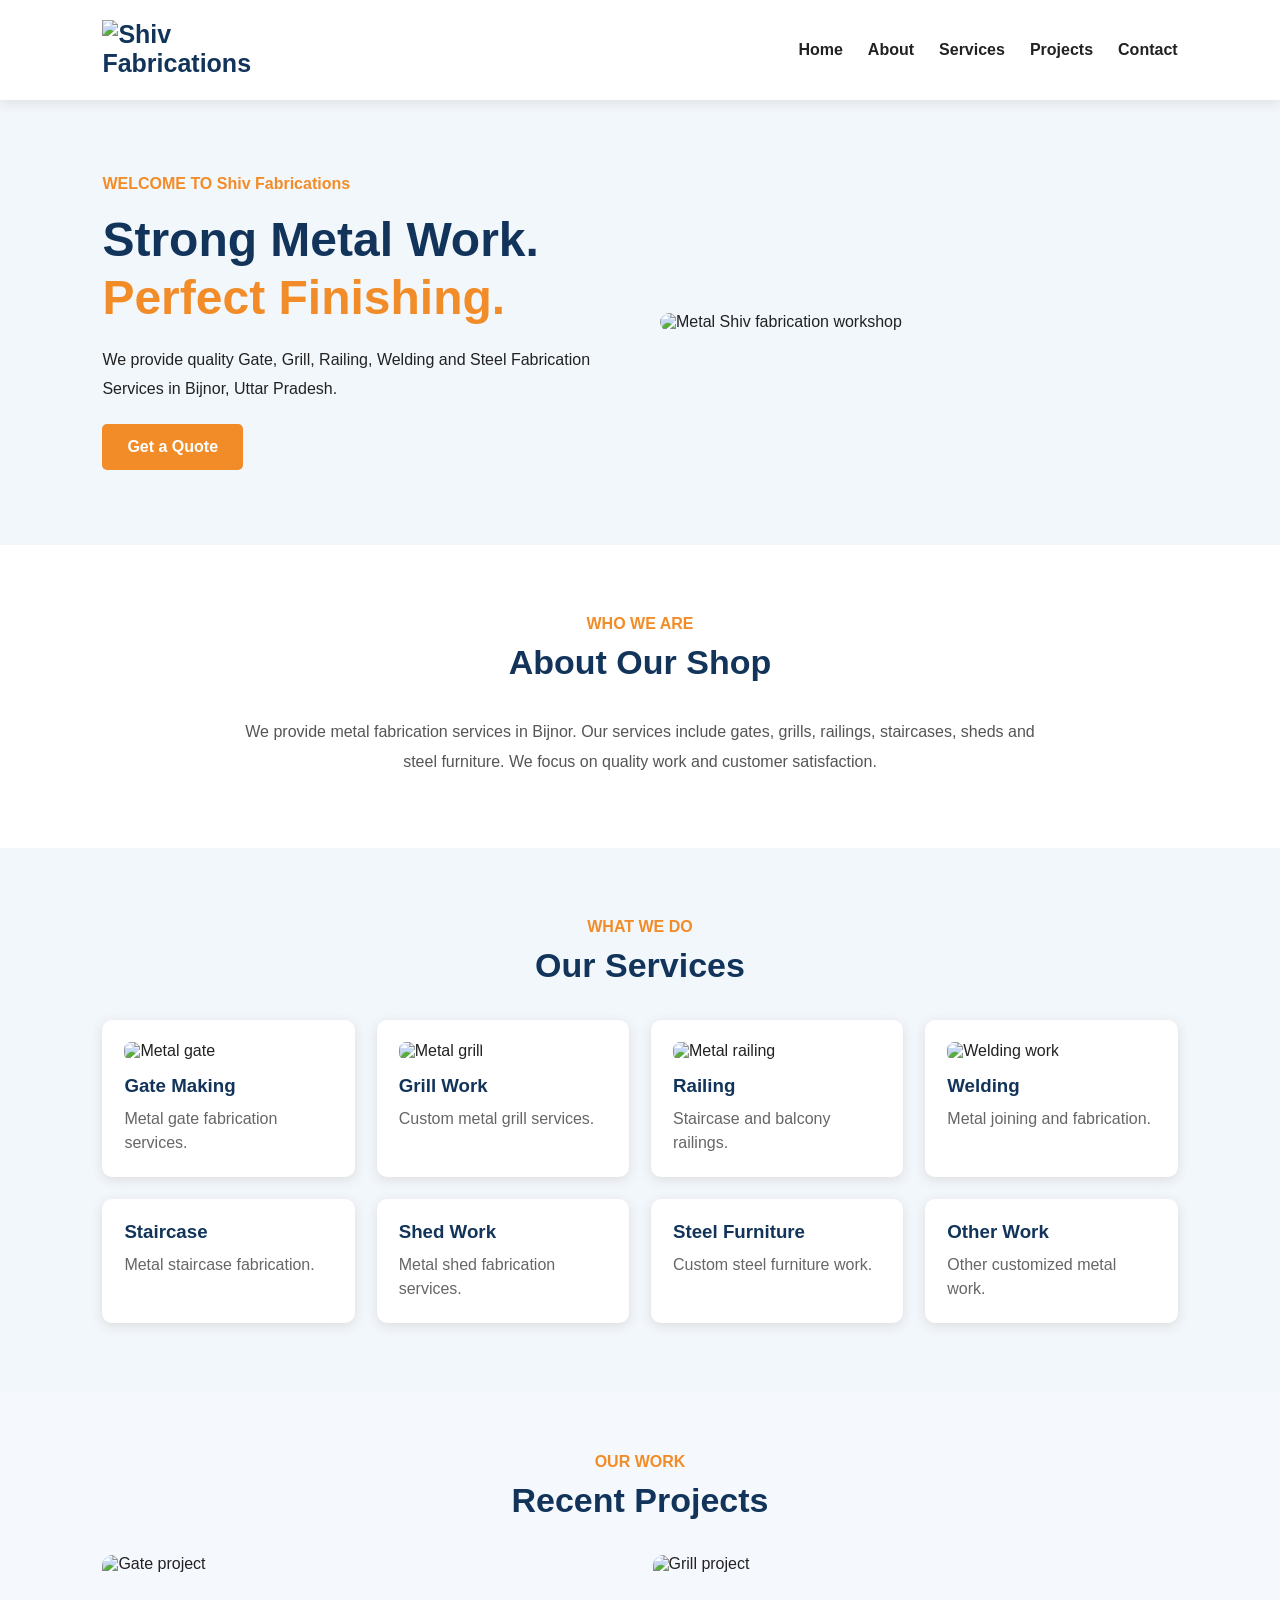
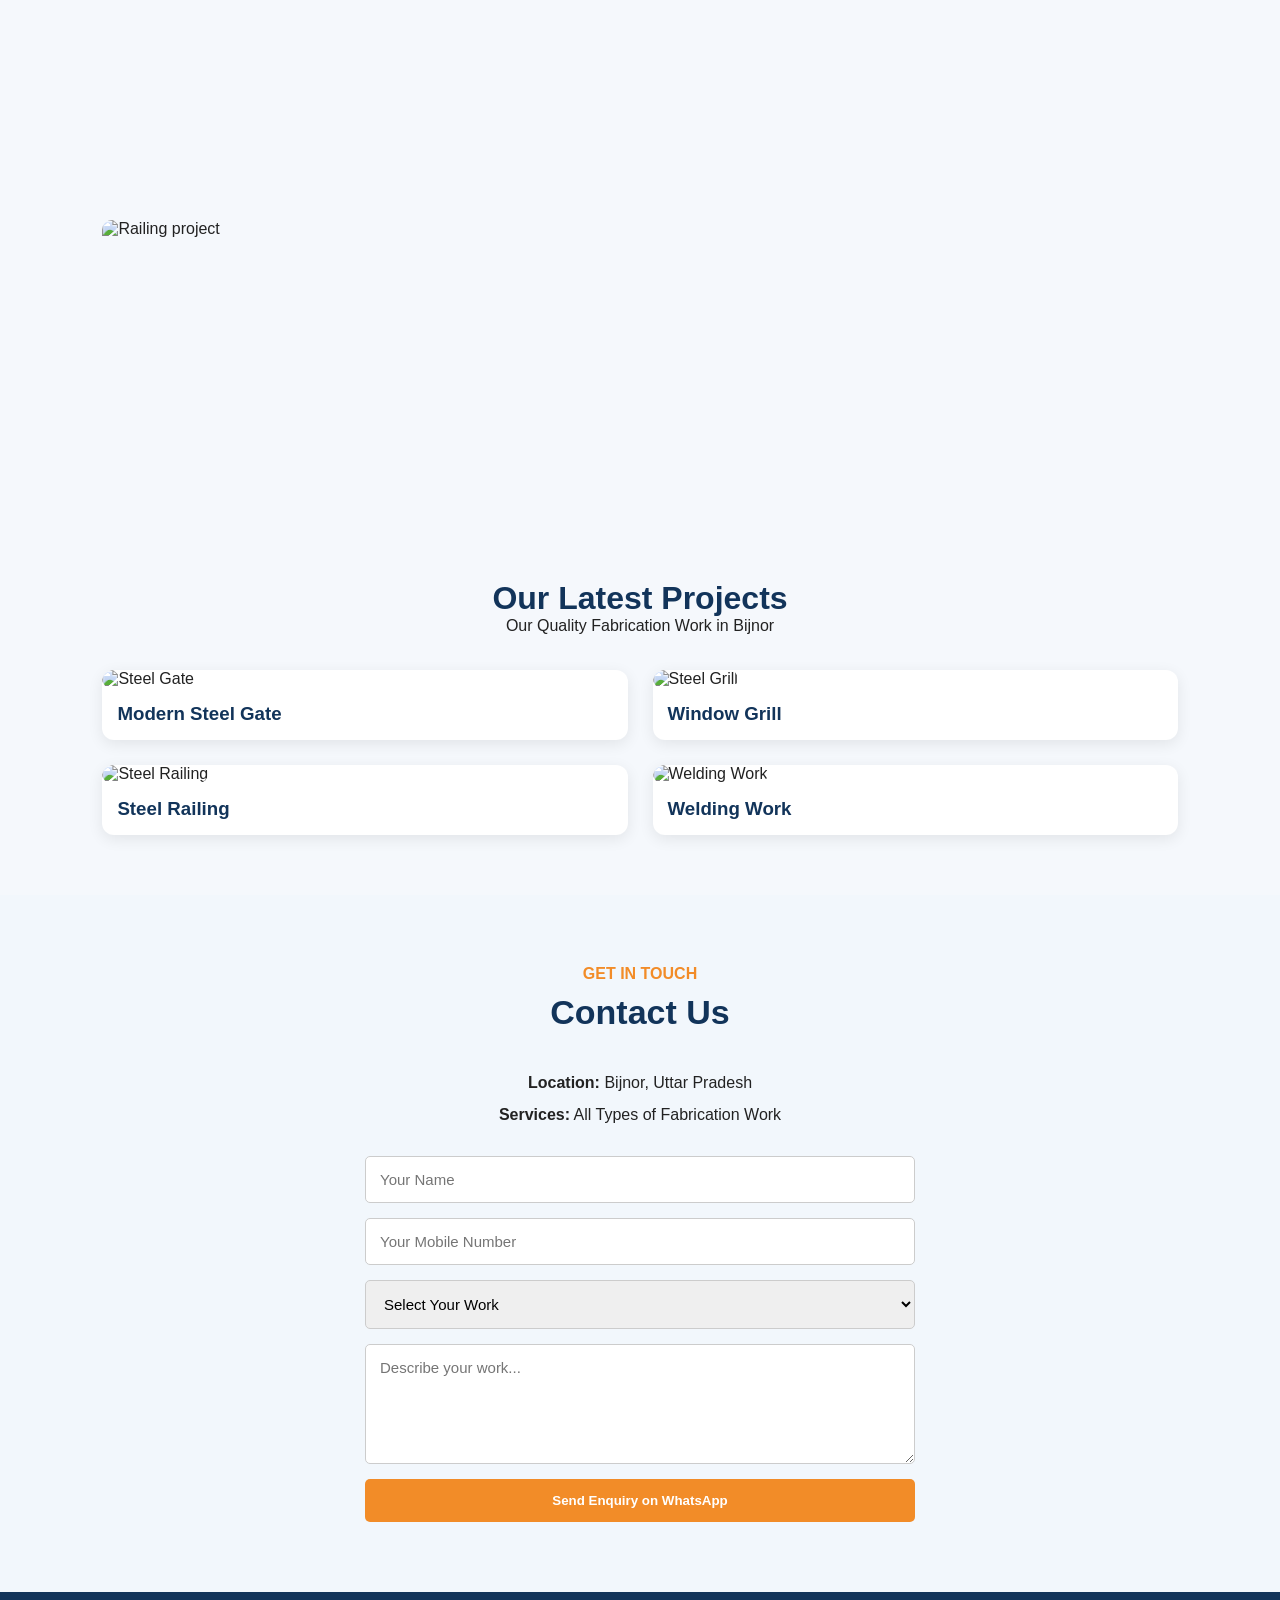
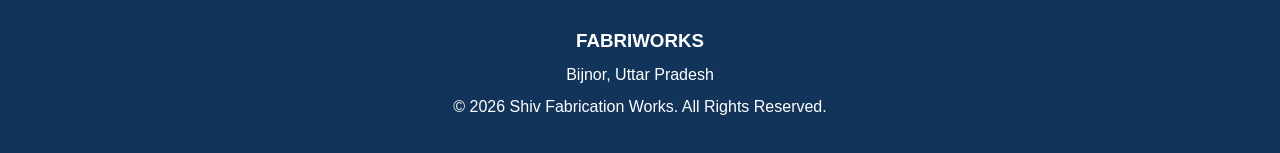
==== index.html @ 89d72899 "Add files via upload" ====
<!DOCTYPE html>
<html lang="en">
<head>
    <meta charset="UTF-8">
    <meta name="viewport" content="width=device-width, initial-scale=1.0">

    <title>Shiv Fabrications | Bijnor</title>

    <link rel="stylesheet" href="style.css">
</head>
<body>

    <!-- Navbar -->
    <header class="navbar">
        <a href="#" class="logo">
    <img src="images/logo.png" alt="Shiv Fabrications Logo">
</a>

        <nav id="navLinks">
            <a href="#home">Home</a>
            <a href="#about">About</a>
            <a href="#services">Services</a>
            <a href="#projects">Projects</a>
            <a href="#contact">Contact</a>
        </nav>

        <button class="menu-btn" id="menuBtn"
            aria-label="Toggle navigation" aria-expanded="false">☰</button>
    </header>

    <!-- Hero Section -->
    <section class="hero" id="home">
        <div class="hero-content">
            <p class="tagline">WELCOME TO Shiv Fabrications </p>

            <h1>Strong Metal Work.<br>
                <span>Perfect Finishing.</span>
            </h1>

            <p>
                We provide quality Gate, Grill, Railing,
                Welding and Steel Fabrication Services
                in Bijnor, Uttar Pradesh.
            </p>

            <a href="#contact" class="btn">Get a Quote</a>
        </div>

        <div class="hero-image">
            <img src="images/hero.jpg"
                 alt="Metal Shiv fabrication workshop">
        </div>
    </section>

    <!-- About Section -->
    <section class="about section" id="about">
        <div class="section-heading">
            <p>WHO WE ARE</p>
            <h2>About Our Shop</h2>
        </div>

        <p class="about-text">
            We provide metal fabrication services in Bijnor.
            Our services include gates, grills, railings,
            staircases, sheds and steel furniture.
            We focus on quality work and customer satisfaction.
        </p>
    </section>

    <!-- Services Section -->
    <section class="services section" id="services">
        <div class="section-heading">
            <p>WHAT WE DO</p>
            <h2>Our Services</h2>
        </div>

        <div class="service-container">

            <div class="service-card">
                <img src="images/gate.jpg" alt="Metal gate">
                <h3>Gate Making</h3>
                <p>Metal gate fabrication services.</p>
            </div>

            <div class="service-card">
                <img src="images/grill.jpg" alt="Metal grill">
                <h3>Grill Work</h3>
                <p>Custom metal grill services.</p>
            </div>

            <div class="service-card">
                <img src="images/railing.jpg" alt="Metal railing">
                <h3>Railing</h3>
                <p>Staircase and balcony railings.</p>
            </div>

            <div class="service-card">
                <img src="images/welding.jpg" alt="Welding work">
                <h3>Welding</h3>
                <p>Metal joining and fabrication.</p>
            </div>

            <div class="service-card">
                <h3>Staircase</h3>
                <p>Metal staircase fabrication.</p>
            </div>

            <div class="service-card">
                <h3>Shed Work</h3>
                <p>Metal shed fabrication services.</p>
            </div>

            <div class="service-card">
                <h3>Steel Furniture</h3>
                <p>Custom steel furniture work.</p>
            </div>

            <div class="service-card">
                <h3>Other Work</h3>
                <p>Other customized metal work.</p>
            </div>

        </div>
    </section>

    <!-- Projects Section -->
    <section class="projects section" id="projects">
        <div class="section-heading">
            <p>OUR WORK</p>
            <h2>Recent Projects</h2>
        </div>

        <div class="project-container">
            <img src="images/gate.jpg" alt="Gate project">
            <img src="images/grill.jpg" alt="Grill project">
            <img src="images/railing.jpg" alt="Railing project">
        </div>
    </section>
    
<section class="projects" id="projects">
  <div class="section-title">
    <h2>Our Latest Projects</h2>
    <p>Our Quality Fabrication Work in Bijnor</p>
  </div>

  <div class="project-container">

    <div class="project-card">
      <img src="images/gate.jpg" alt="Steel Gate">
      <h3>Modern Steel Gate</h3>
    </div>

    <div class="project-card">
      <img src="images/grill.jpg" alt="Steel Grill">
      <h3>Window Grill</h3>
    </div>

    <div class="project-card">
      <img src="images/railing.jpg" alt="Steel Railing">
      <h3>Steel Railing</h3>
    </div>

    <div class="project-card">
      <img src="images/welding.jpg" alt="Welding Work">
      <h3>Welding Work</h3>
    </div>

  </div>
</section>


    <!-- Contact Section -->
    <section class="contact section" id="contact">
        <div class="section-heading">
            <p>GET IN TOUCH</p>
            <h2>Contact Us</h2>
        </div>

        <div class="contact-info">
            <p><strong>Location:</strong> Bijnor, Uttar Pradesh</p>
            <p><strong>Services:</strong> All Types of Fabrication Work</p>
        </div>

       <form class="contact-form" id="contactForm">
            <input type="text" id="customerName"
                   placeholder="Your Name" required>

            <input type="tel" id="customerPhone"
                   placeholder="Your Mobile Number"
                   pattern="[0-9]{10}" required>

            <select id="workType" required>
                <option value="">Select Your Work</option>
                <option>Gate</option>
                <option>Grill</option>
                <option>Railing</option>
                <option>Welding</option>
                <option>Staircase</option>
                <option>Shed</option>
                <option>Steel Furniture</option>
                <option>Other</option>
            </select>

            <textarea id="message"
                      placeholder="Describe your work..."
                      required></textarea>

            <button type="submit" class="btn">
                Send Enquiry on WhatsApp
            </button>
        </form>
    </section>

    <!-- Footer -->
    <footer>
        <h3>FABRIWORKS</h3>
        <p>Bijnor, Uttar Pradesh</p>
        <p>© 2026  Shiv Fabrication Works. All Rights Reserved.</p>
    </footer>

    <script>
const contactForm = document.getElementById("contactForm");

contactForm.addEventListener("submit", function(event) {
    event.preventDefault();

    const name = contactForm.querySelector('input[type="text"]').value;
    const mobile = contactForm.querySelector('input[type="tel"]').value;
    const service = contactForm.querySelector("select").value;
    const message = contactForm.querySelector("textarea").value;

    // Yahan shop ka WhatsApp number dalein
    const shopNumber = "91XXXXXXXXXX";

    const whatsappMessage =
        `New Enquiry - SHIV FABRICATIONS\n\n` +
        `Customer Name: ${name}\n` +
        `Mobile: ${mobile}\n` +
        `Service: ${service}\n` +
        `Work Details: ${message}`;

    const whatsappURL =
        `https://wa.me/${shopNumber}?text=${encodeURIComponent(whatsappMessage)}`;

    window.open(whatsappURL, "_blank");
});
</script>

</body>
</html>
---- style.css ----
* {
    margin: 0;
    padding: 0;
    box-sizing: border-box;
    font-family: Arial, sans-serif;
}

html {
    scroll-behavior: smooth;
}

body {
    background: #ffffff;
    color: #222;
}

/* Navbar */
.navbar {
    display: flex;
    justify-content: space-between;
    align-items: center;
    padding: 20px 8%;
    background: #fff;
    box-shadow: 0 2px 12px #ddd;
    position: sticky;
    top: 0;
    z-index: 100;
}

.logo {
    font-size: 25px;
    font-weight: bold;
    color: #12345a;
    text-decoration: none;
}

.logo span {
    color: #f28c28;
}

.navbar nav {
    display: flex;
    gap: 25px;
}

.navbar nav a {
    text-decoration: none;
    color: #222;
    font-weight: bold;
}

.navbar nav a:hover {
    color: #f28c28;
}

.menu-btn {
    display: none;
    font-size: 26px;
    background: none;
    border: none;
    cursor: pointer;
}

/* Hero */
.hero {
    display: flex;
    align-items: center;
    justify-content: space-between;
    padding: 75px 8%;
    gap: 40px;
    background: #f2f7fc;
}

.hero-content {
    flex: 1;
}

.tagline {
    color: #f28c28;
    font-weight: bold;
    margin-bottom: 18px;
}

.hero h1 {
    font-size: 48px;
    color: #12345a;
    line-height: 1.2;
}

.hero h1 span {
    color: #f28c28;
}

.hero-content > p:not(.tagline) {
    line-height: 1.8;
    margin: 20px 0;
}

.hero-image {
    flex: 1;
}

.hero-image img {
    width: 100%;
    border-radius: 12px;
    object-fit: cover;
}

.btn {
    display: inline-block;
    background: #f28c28;
    color: white;
    padding: 14px 25px;
    border: none;
    border-radius: 5px;
    text-decoration: none;
    font-weight: bold;
    cursor: pointer;
}

.btn:hover {
    background: #12345a;
}

/* Common Sections */
.section {
    padding: 70px 8%;
}

.section-heading {
    text-align: center;
    margin-bottom: 35px;
}

.section-heading p {
    color: #f28c28;
    font-weight: bold;
    margin-bottom: 10px;
}

.section-heading h2 {
    font-size: 34px;
    color: #12345a;
}

.about-text {
    max-width: 800px;
    margin: auto;
    text-align: center;
    line-height: 1.9;
    color: #555;
}

/* Services */
.services {
    background: #f2f7fc;
}

.service-container {
    display: grid;
    grid-template-columns: repeat(4, 1fr);
    gap: 22px;
}

.service-card {
    background: white;
    padding: 22px;
    border-radius: 10px;
    box-shadow: 0 3px 12px #ddd;
    transition: 0.3s;
}

.service-card:hover {
    transform: translateY(-6px);
}

.service-card img {
    width: 100%;
    height: 160px;
    object-fit: cover;
    border-radius: 7px;
    margin-bottom: 15px;
}

.service-card h3 {
    color: #12345a;
    margin-bottom: 10px;
}

.service-card p {
    color: #666;
    line-height: 1.5;
}

/* Projects */
.project-container {
    display: grid;
    grid-template-columns: repeat(3, 1fr);
    gap: 20px;
}

.project-container img {
    width: 100%;
    height: 240px;
    object-fit: cover;
    border-radius: 10px;
}

/* Contact */
.contact {
    background: #f2f7fc;
}

.contact-info {
    text-align: center;
    line-height: 2;
    margin-bottom: 25px;
}

#contactForm {
    max-width: 550px;
    margin: auto;
    display: flex;
    flex-direction: column;
    gap: 15px;
}

#contactForm input,
#contactForm select,
#contactForm textarea {
    padding: 14px;
    border: 1px solid #ccc;
    border-radius: 5px;
    font-size: 15px;
    width: 100%;
}

#contactForm textarea {
    height: 120px;
    resize: vertical;
}

/* Footer */
footer {
    background: #12345a;
    color: white;
    text-align: center;
    padding: 30px 15px;
    line-height: 2;
}

/* Mobile Responsive */
@media (max-width: 850px) {
    .navbar {
        padding: 18px 5%;
    }

    .menu-btn {
        display: block;
    }

    .navbar nav {
        display: none;
        position: absolute;
        top: 70px;
        left: 0;
        width: 100%;
        background: white;
        flex-direction: column;
        padding: 20px 5%;
        box-shadow: 0 5px 10px #ddd;
    }

    .navbar nav.active {
        display: flex;
    }

    .hero {
        flex-direction: column;
        padding: 50px 6%;
    }

    .hero h1 {
        font-size: 36px;
    }

    .service-container {
        grid-template-columns: repeat(2, 1fr);
    }
}

@media (max-width: 500px) {
    .service-container,
    .project-container {
        grid-template-columns: 1fr;
    }

    .section {
        padding: 50px 6%;
    }

    .section-heading h2 {
        font-size: 28px;
    }
}

.projects {
  padding: 60px 8%;
  background: #f5f8fc;
}

.section-title {
  text-align: center;
  margin-bottom: 35px;
}

.section-title h2 {
  font-size: 32px;
  color: #12345a;
}

.project-container {
  display: grid;
  grid-template-columns: repeat(2, 1fr);
  gap: 25px;
}

.project-card {
  background: white;
  border-radius: 12px;
  overflow: hidden;
  box-shadow: 0 4px 15px #00000015;
}

.project-card img {
  width: 100%;
  height: 250px;
  object-fit: cover;
}

.project-card h3 {
  padding: 15px;
  color: #12345a;
}

@media (max-width: 600px) {
  .project-container {
    grid-template-columns: 1fr;
  }
}
.logo img {
    width: 180px;
    height: 60px;
    object-fit: contain;
    display: block;
}

@media (max-width: 600px) {
    .logo img {
        width: 140px;
        height: 50px;
    }
}
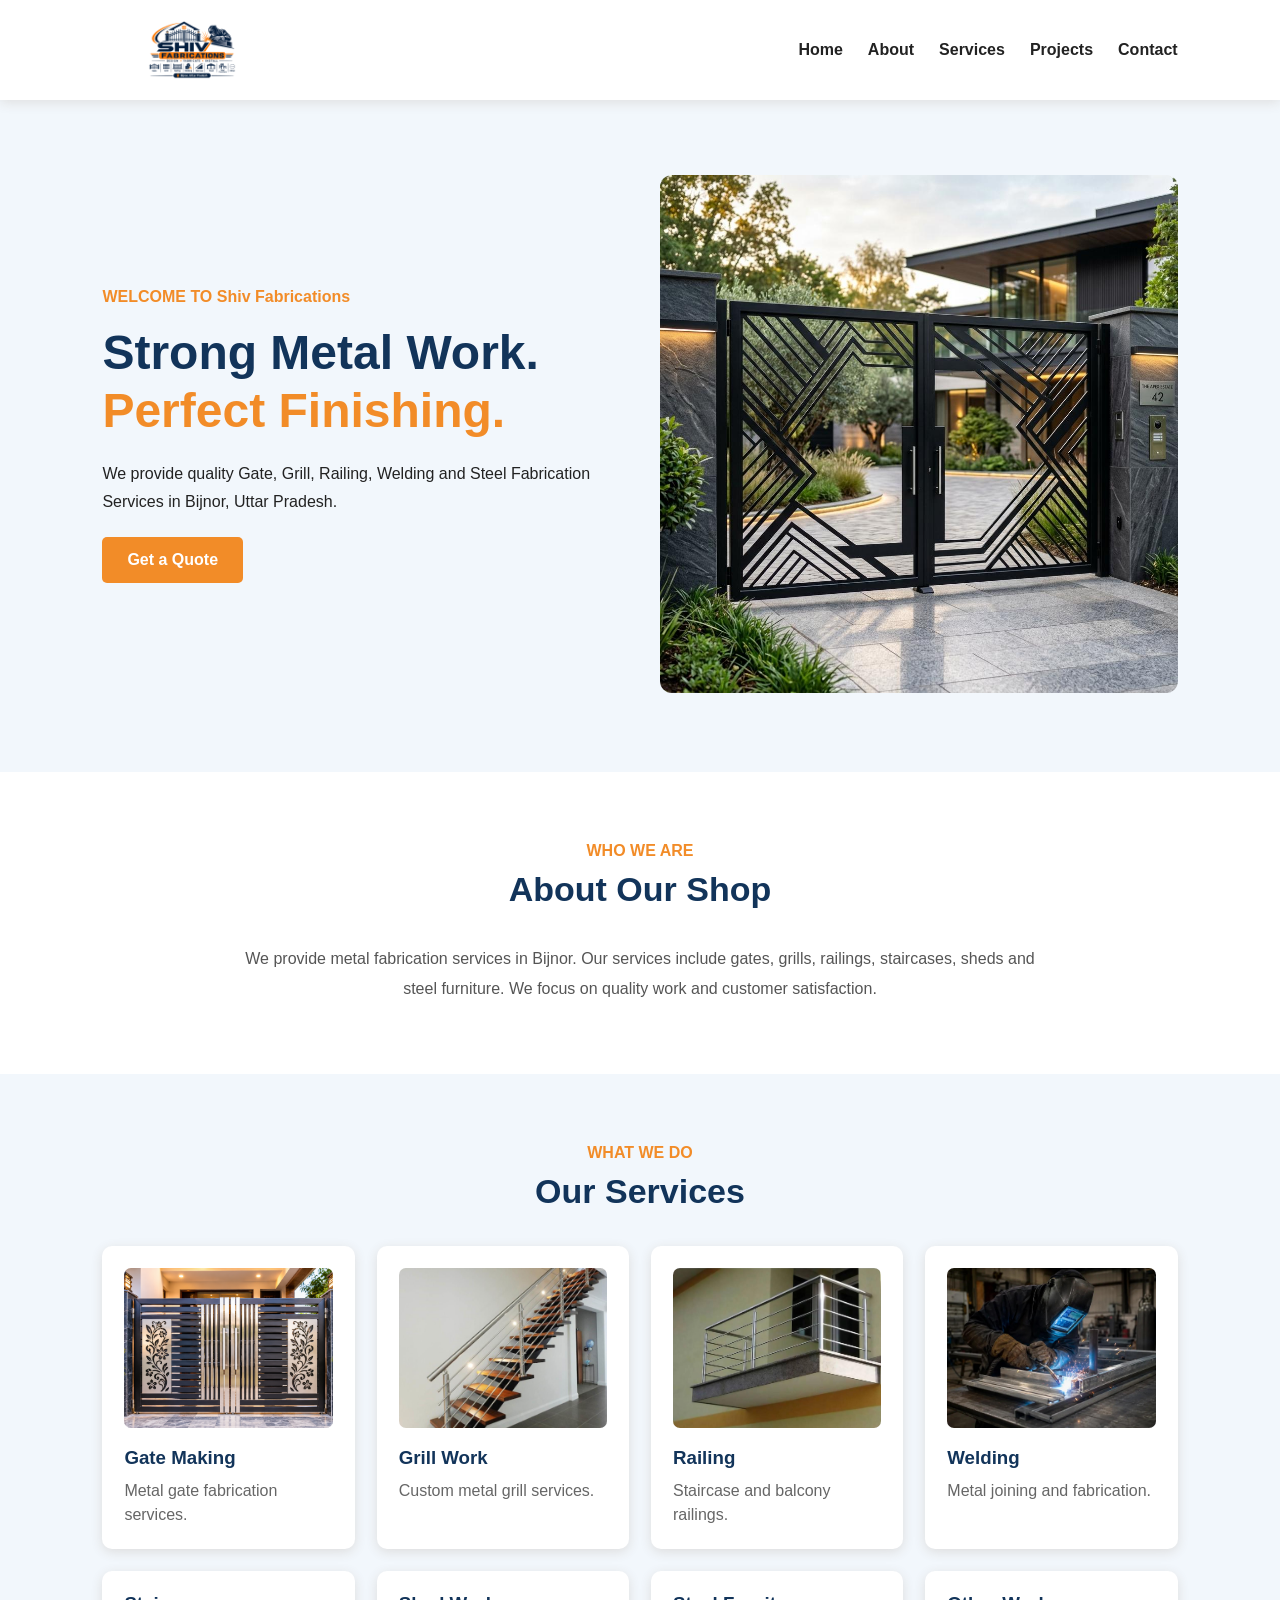
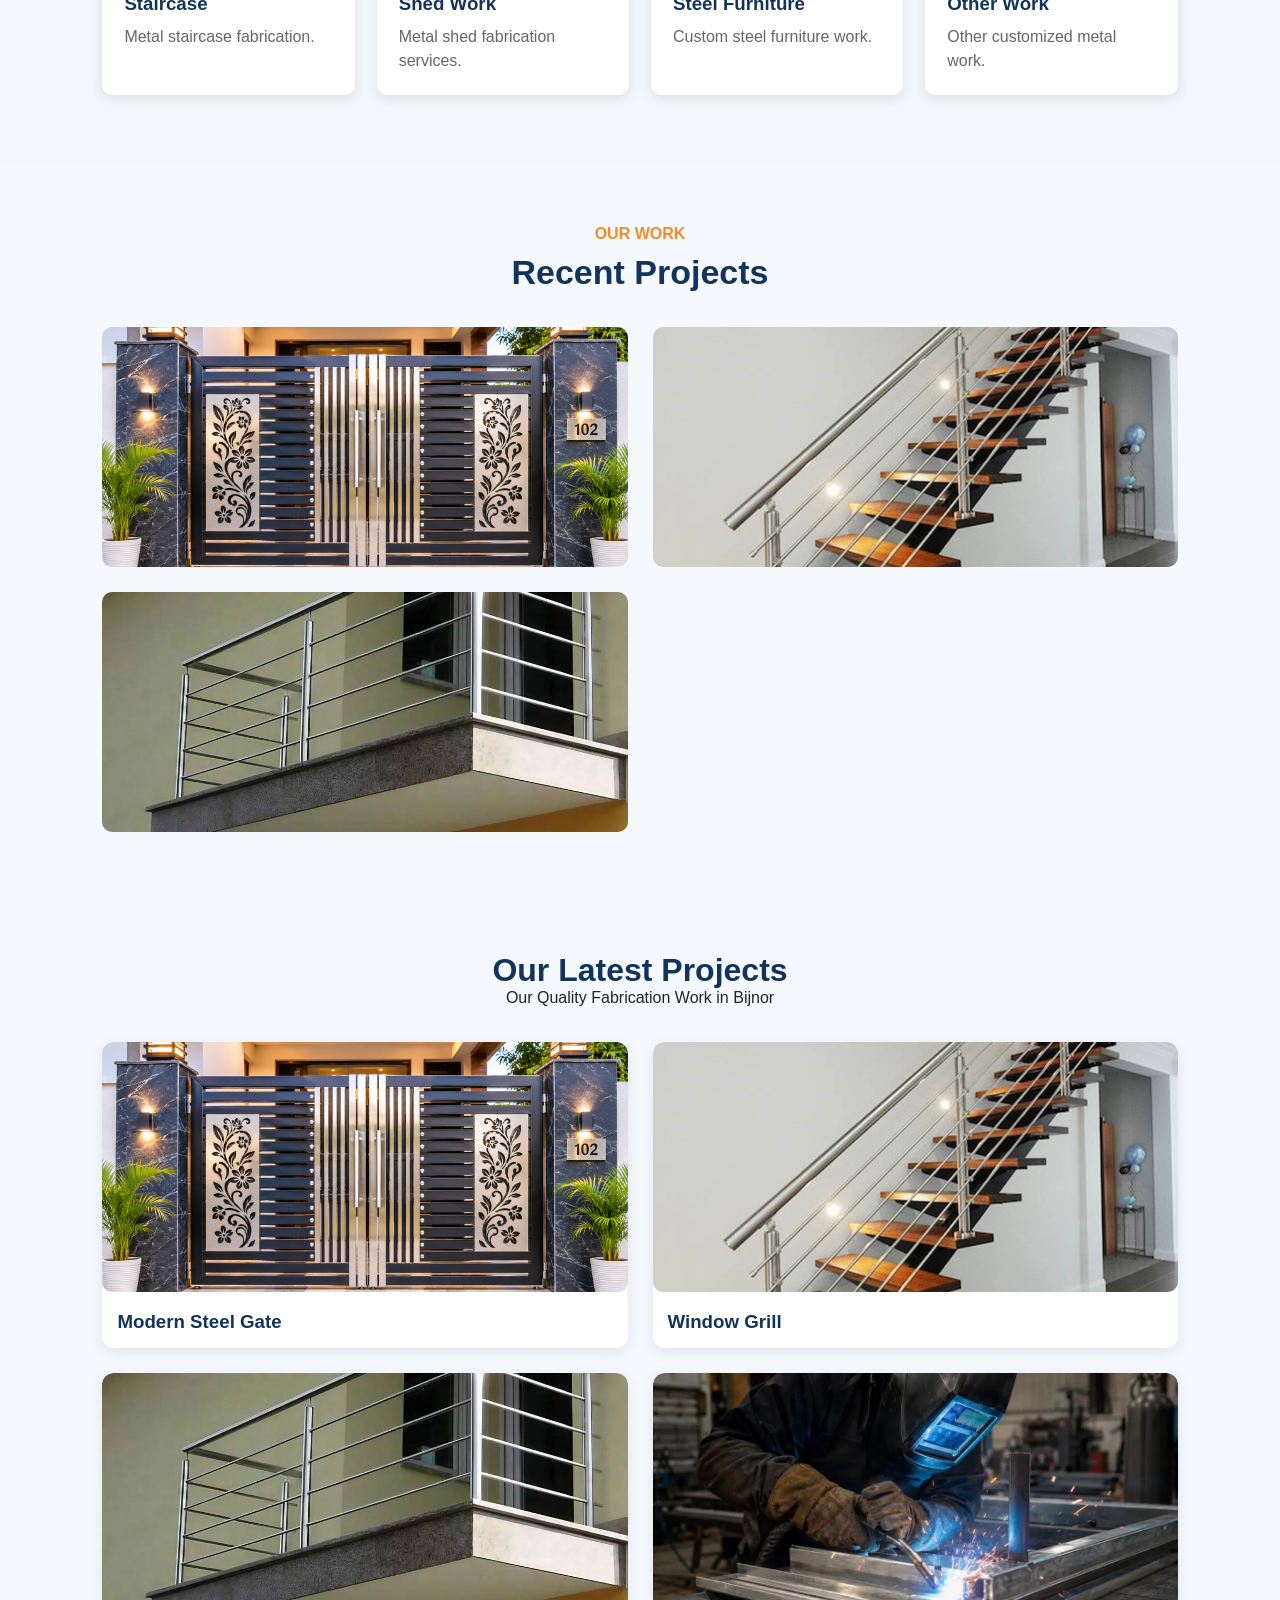
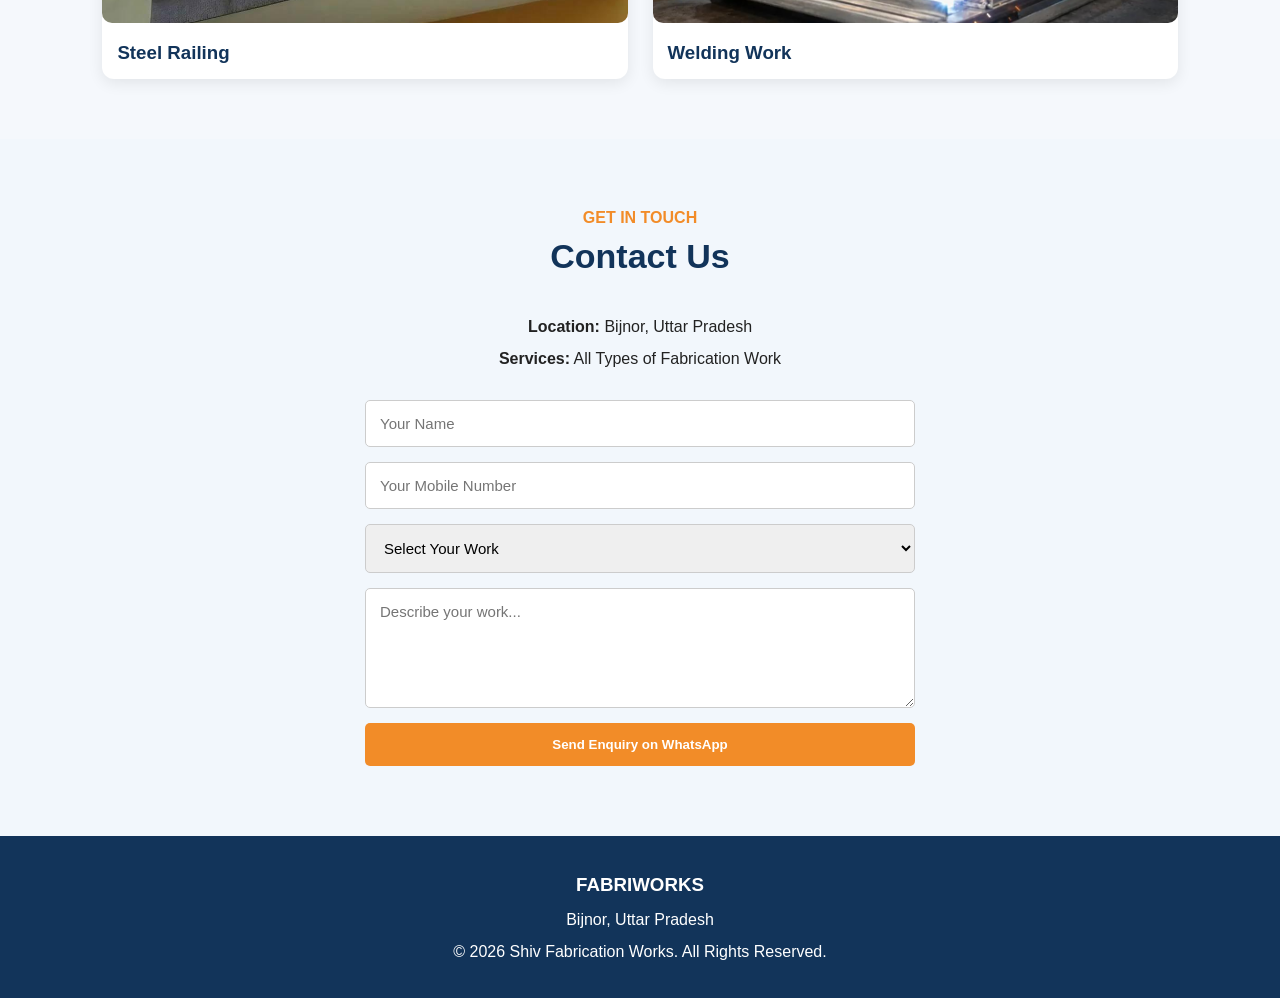
==== commit 10e8f4a8: "Rename update index.html to  index.html" ====
--- a/index.html
+++ b/index.html
@@ -231,7 +231,7 @@
     const message = contactForm.querySelector("textarea").value;
 
     // Yahan shop ka WhatsApp number dalein
-    const shopNumber = "91XXXXXXXXXX";
+    const shopNumber = "919528699013";
 
     const whatsappMessage =
         `New Enquiry - SHIV FABRICATIONS\n\n` +
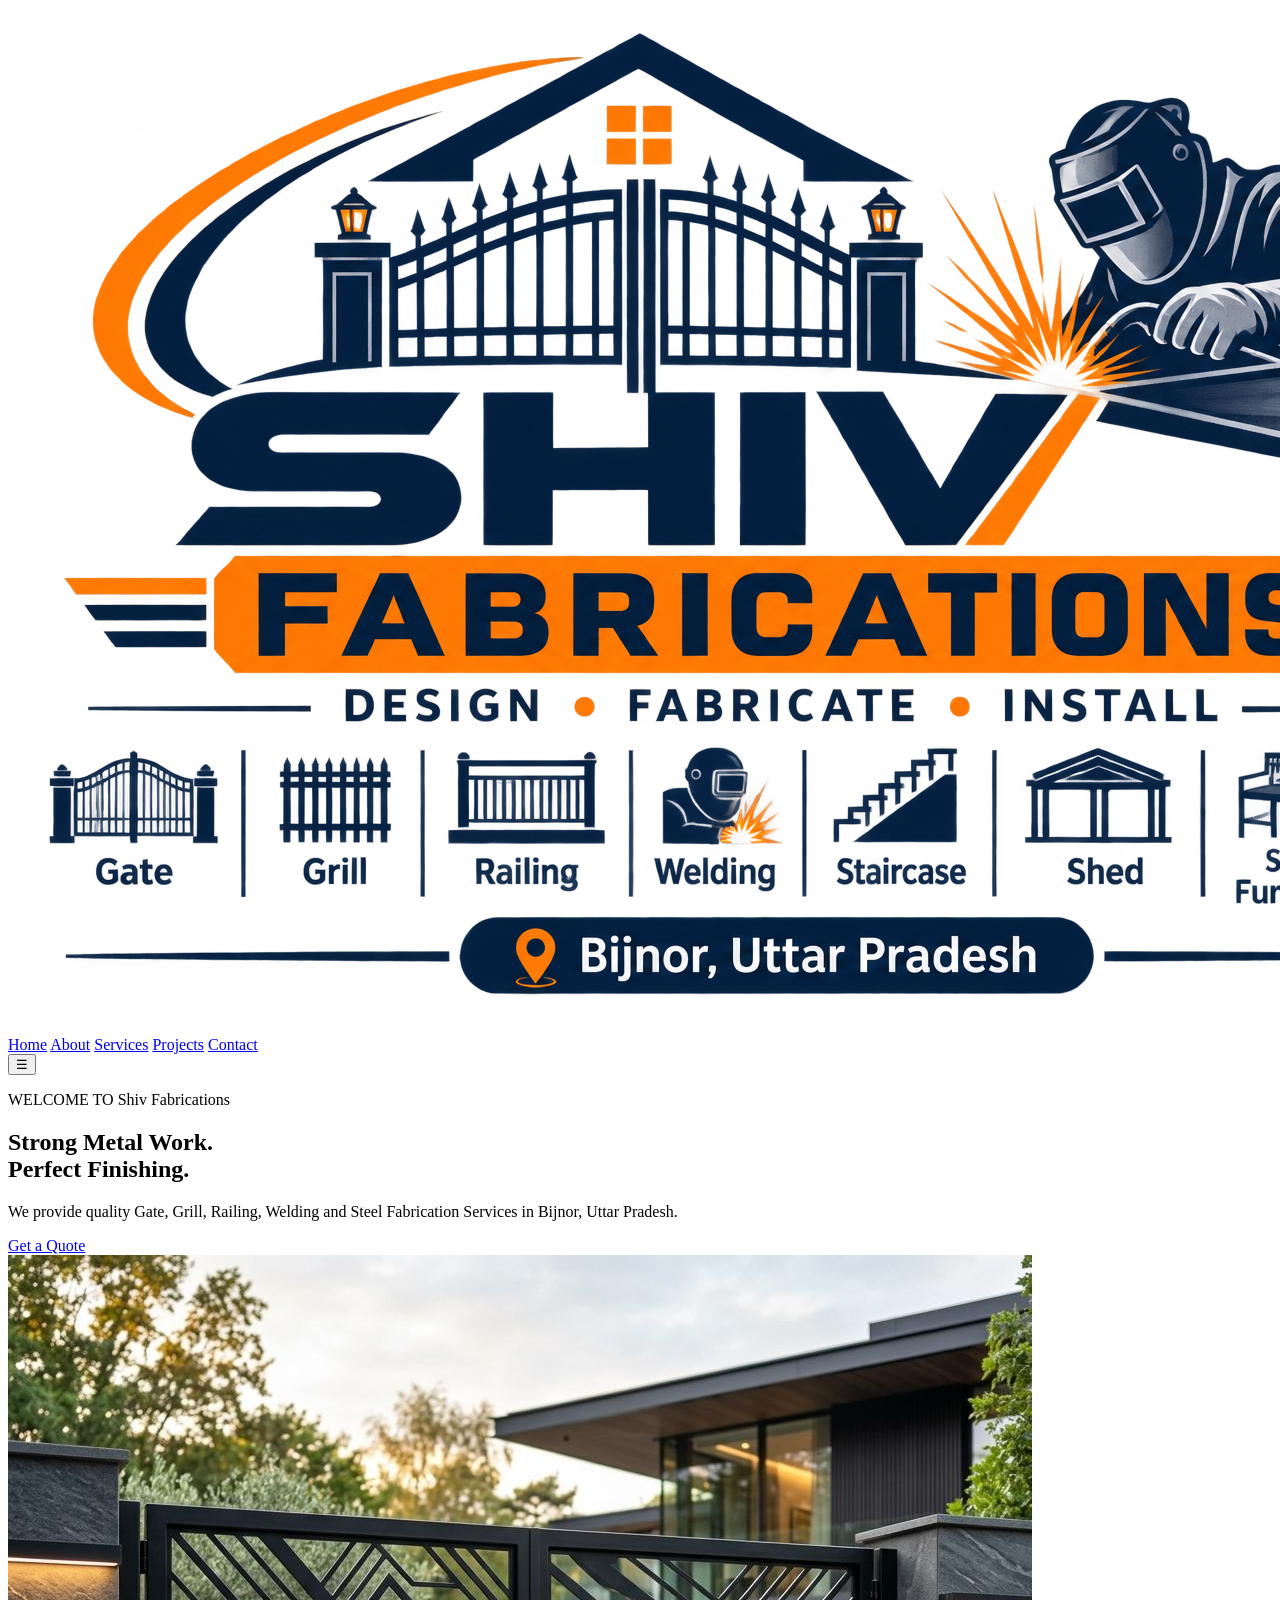
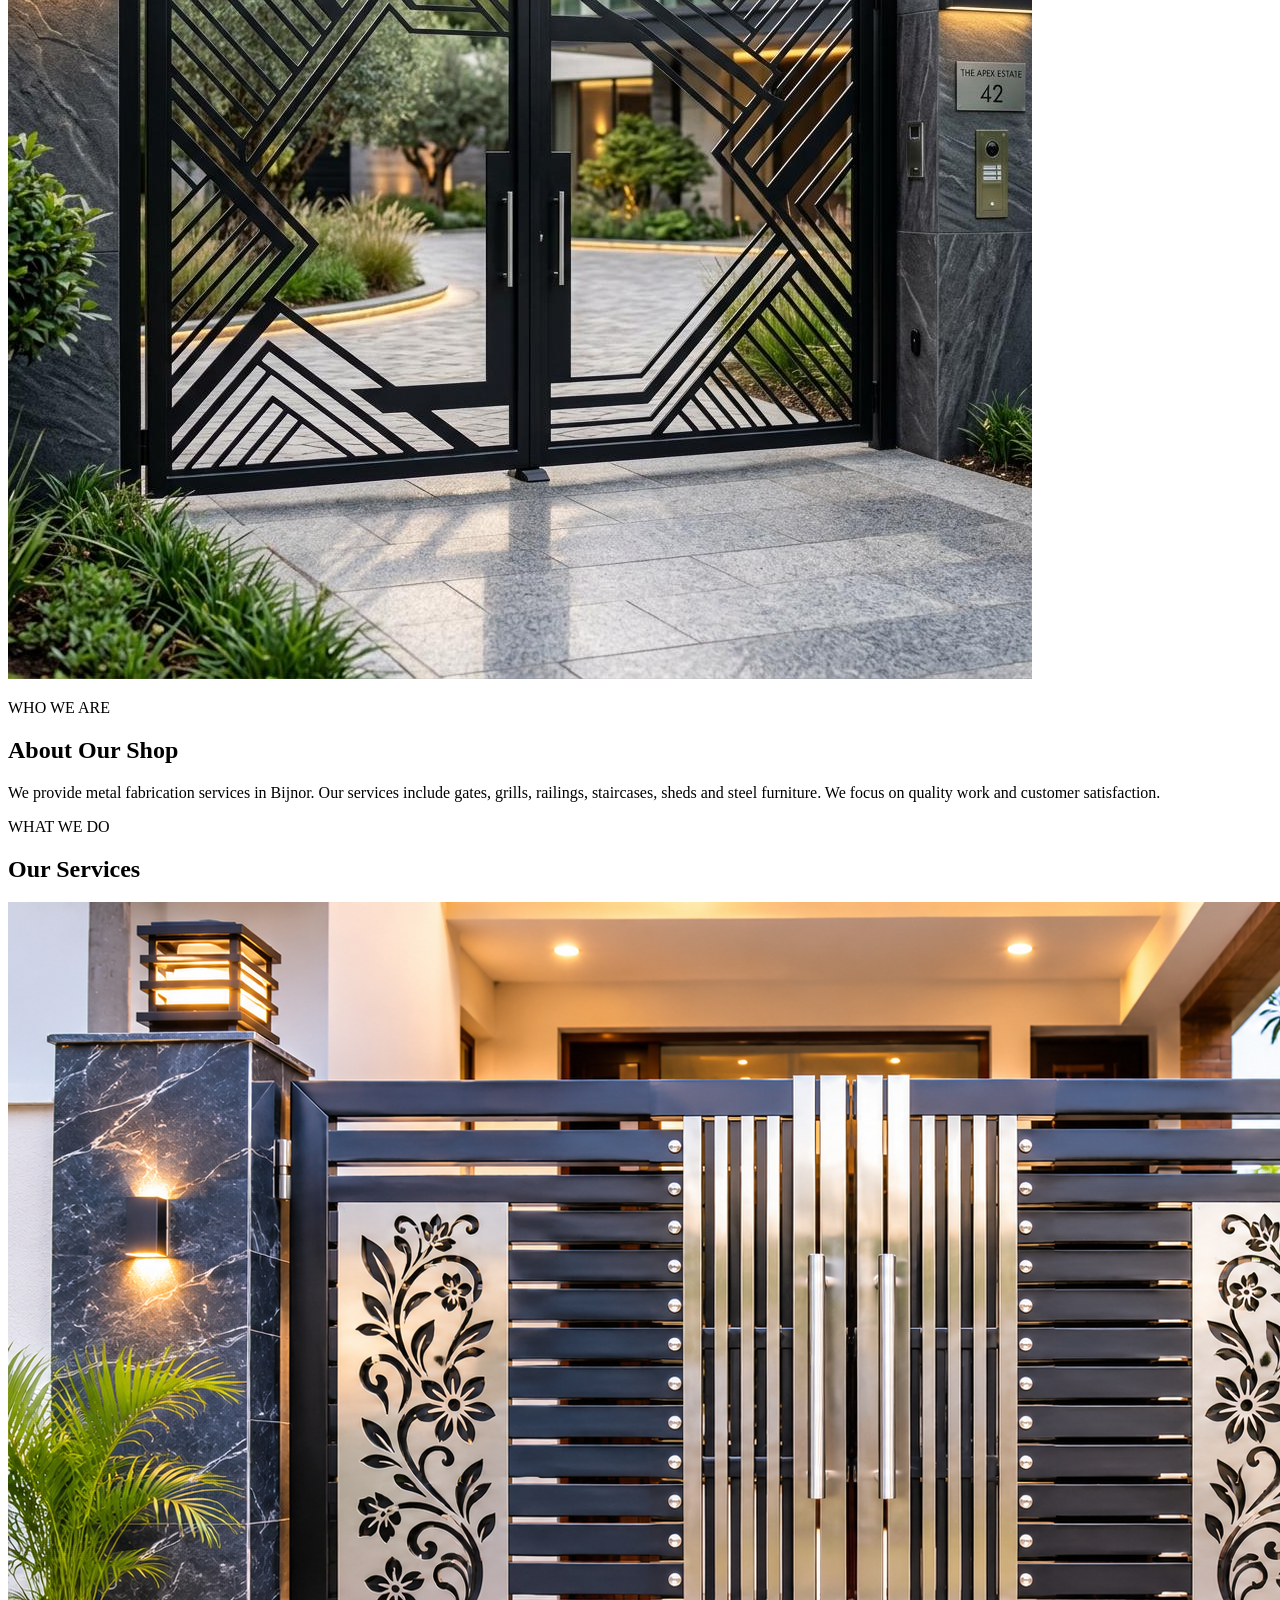
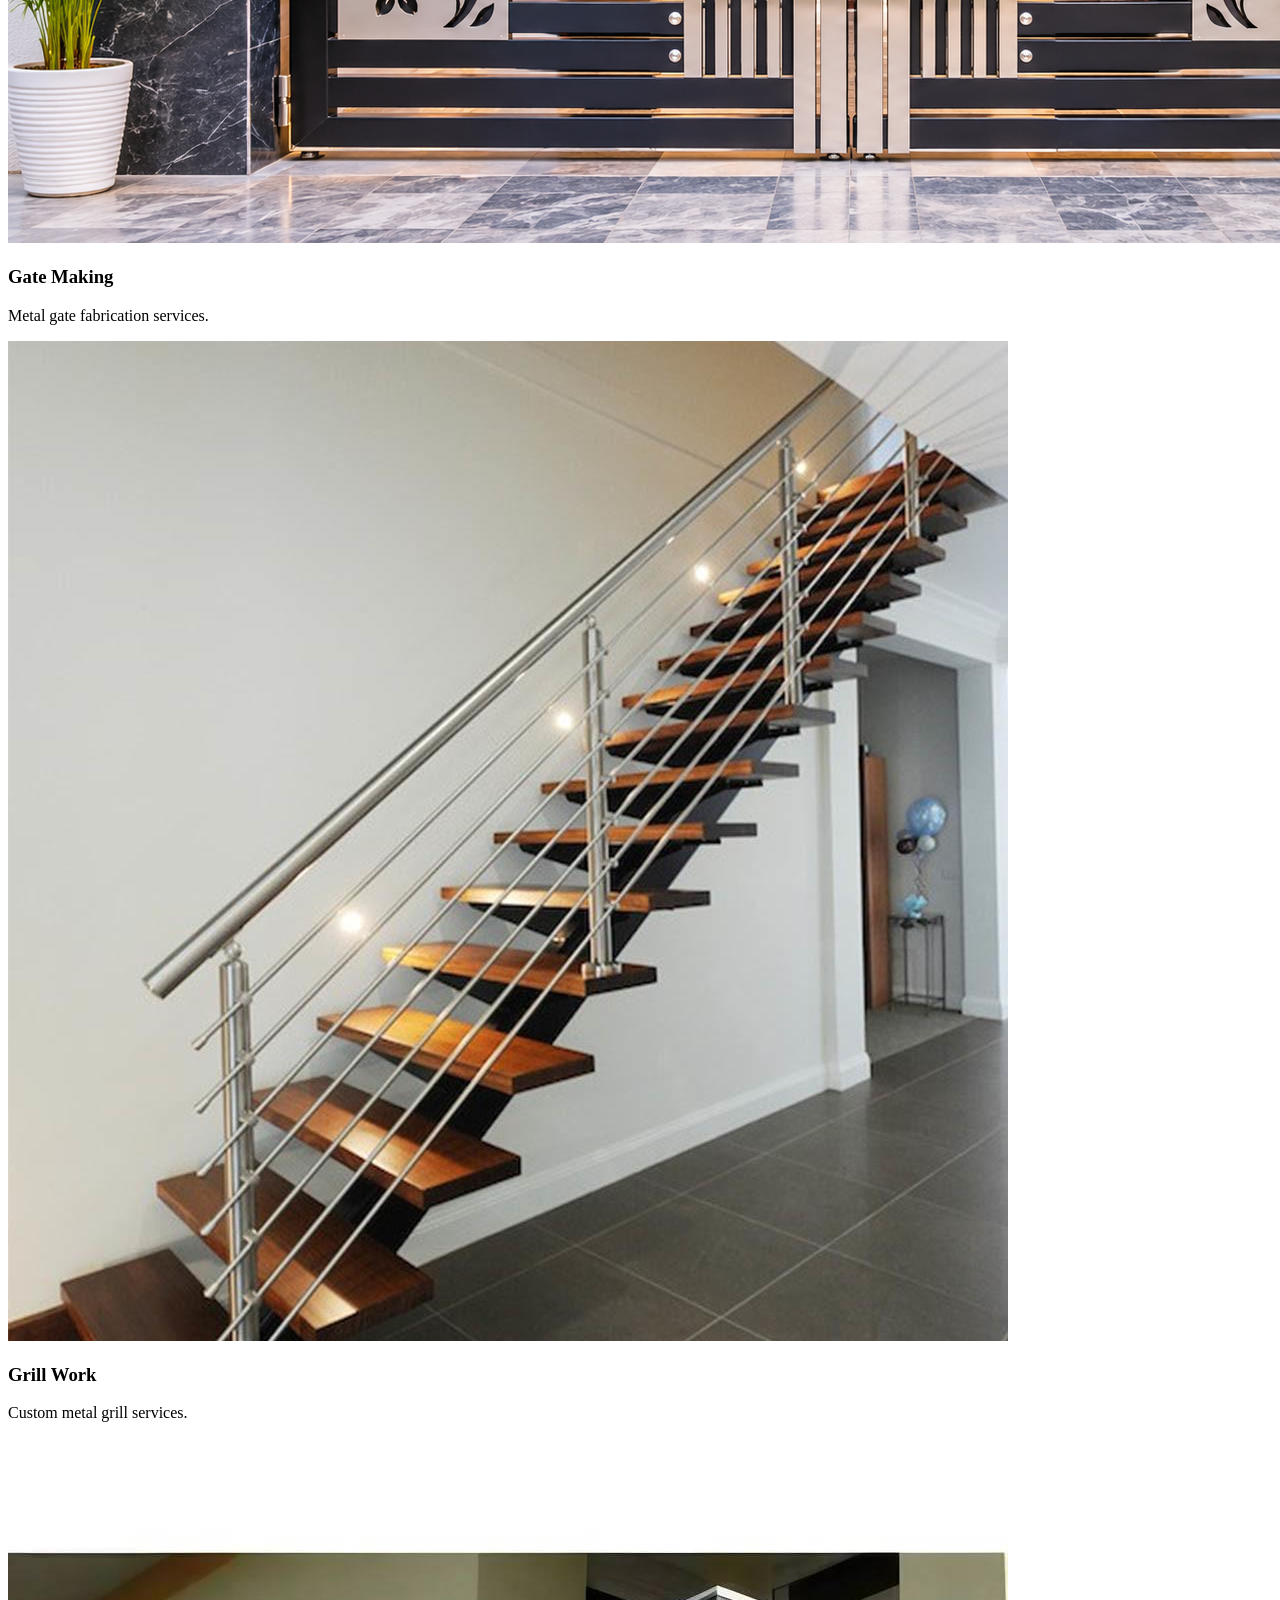
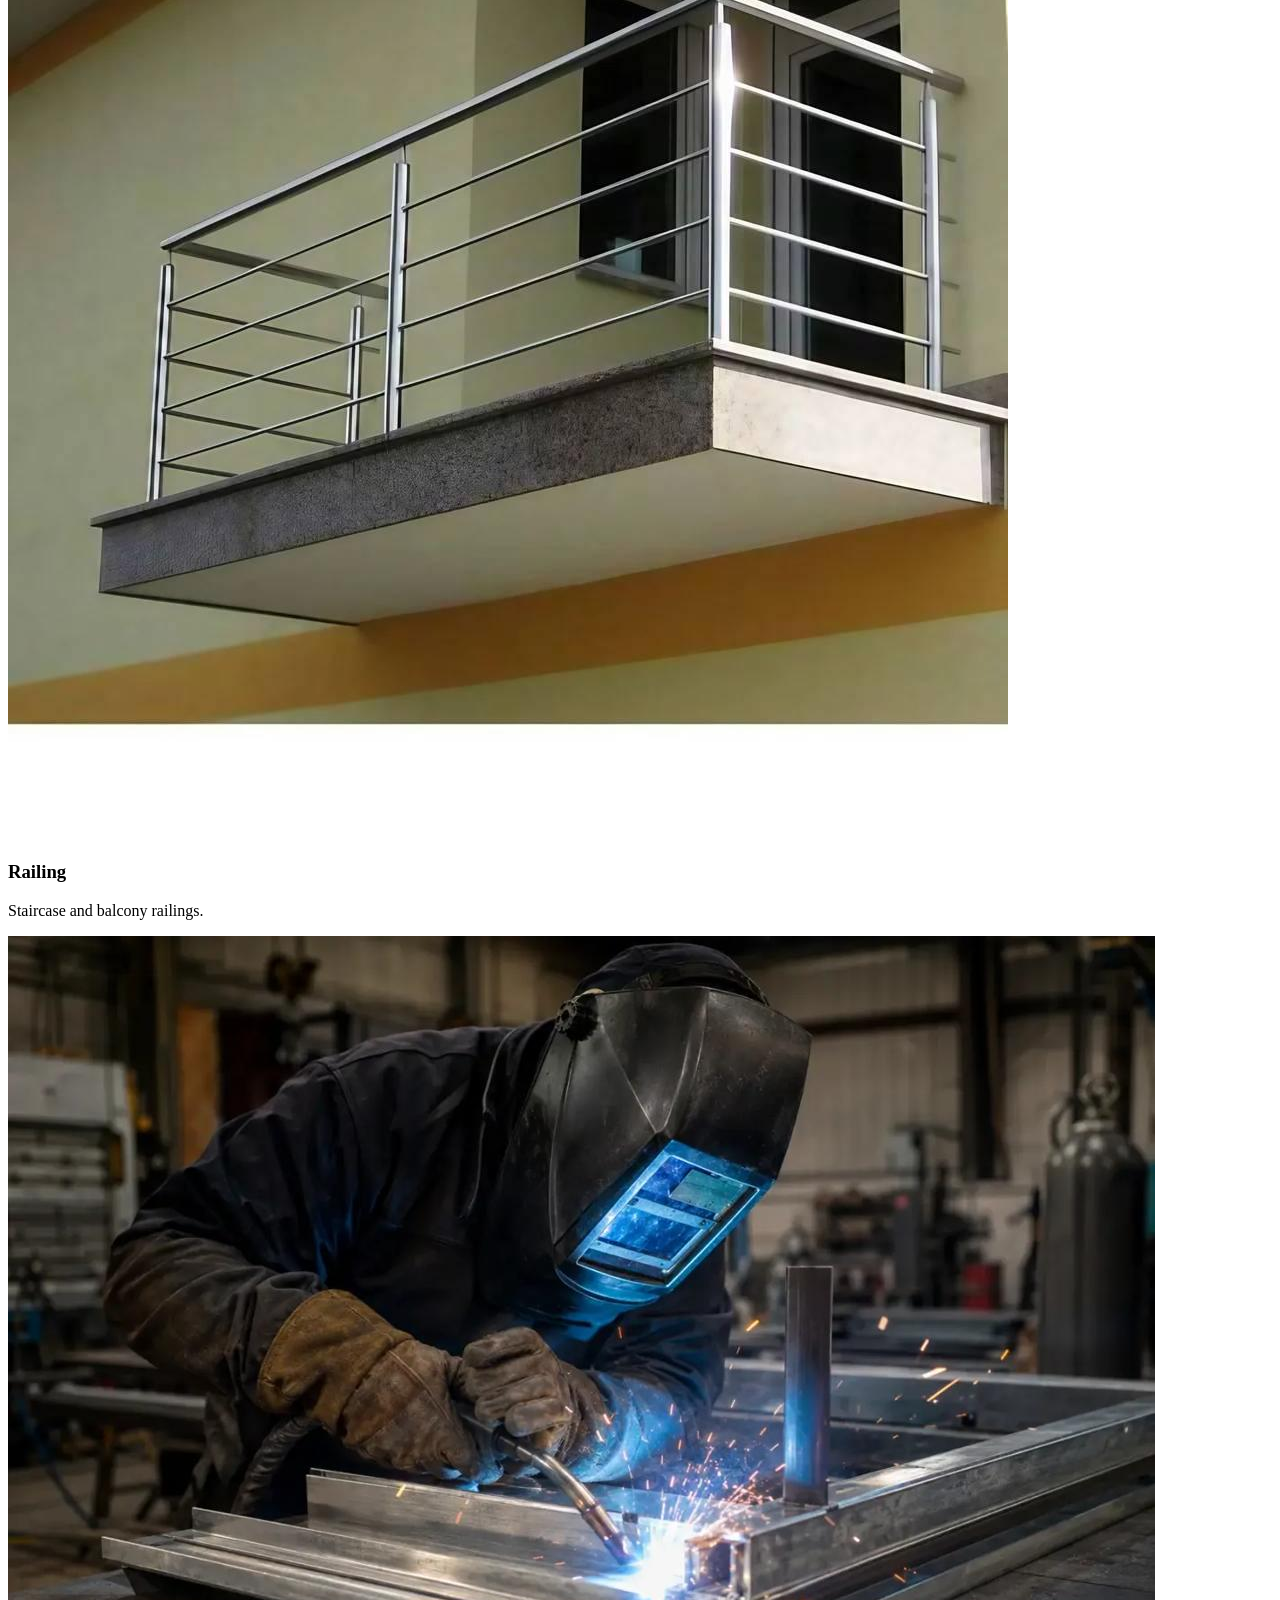
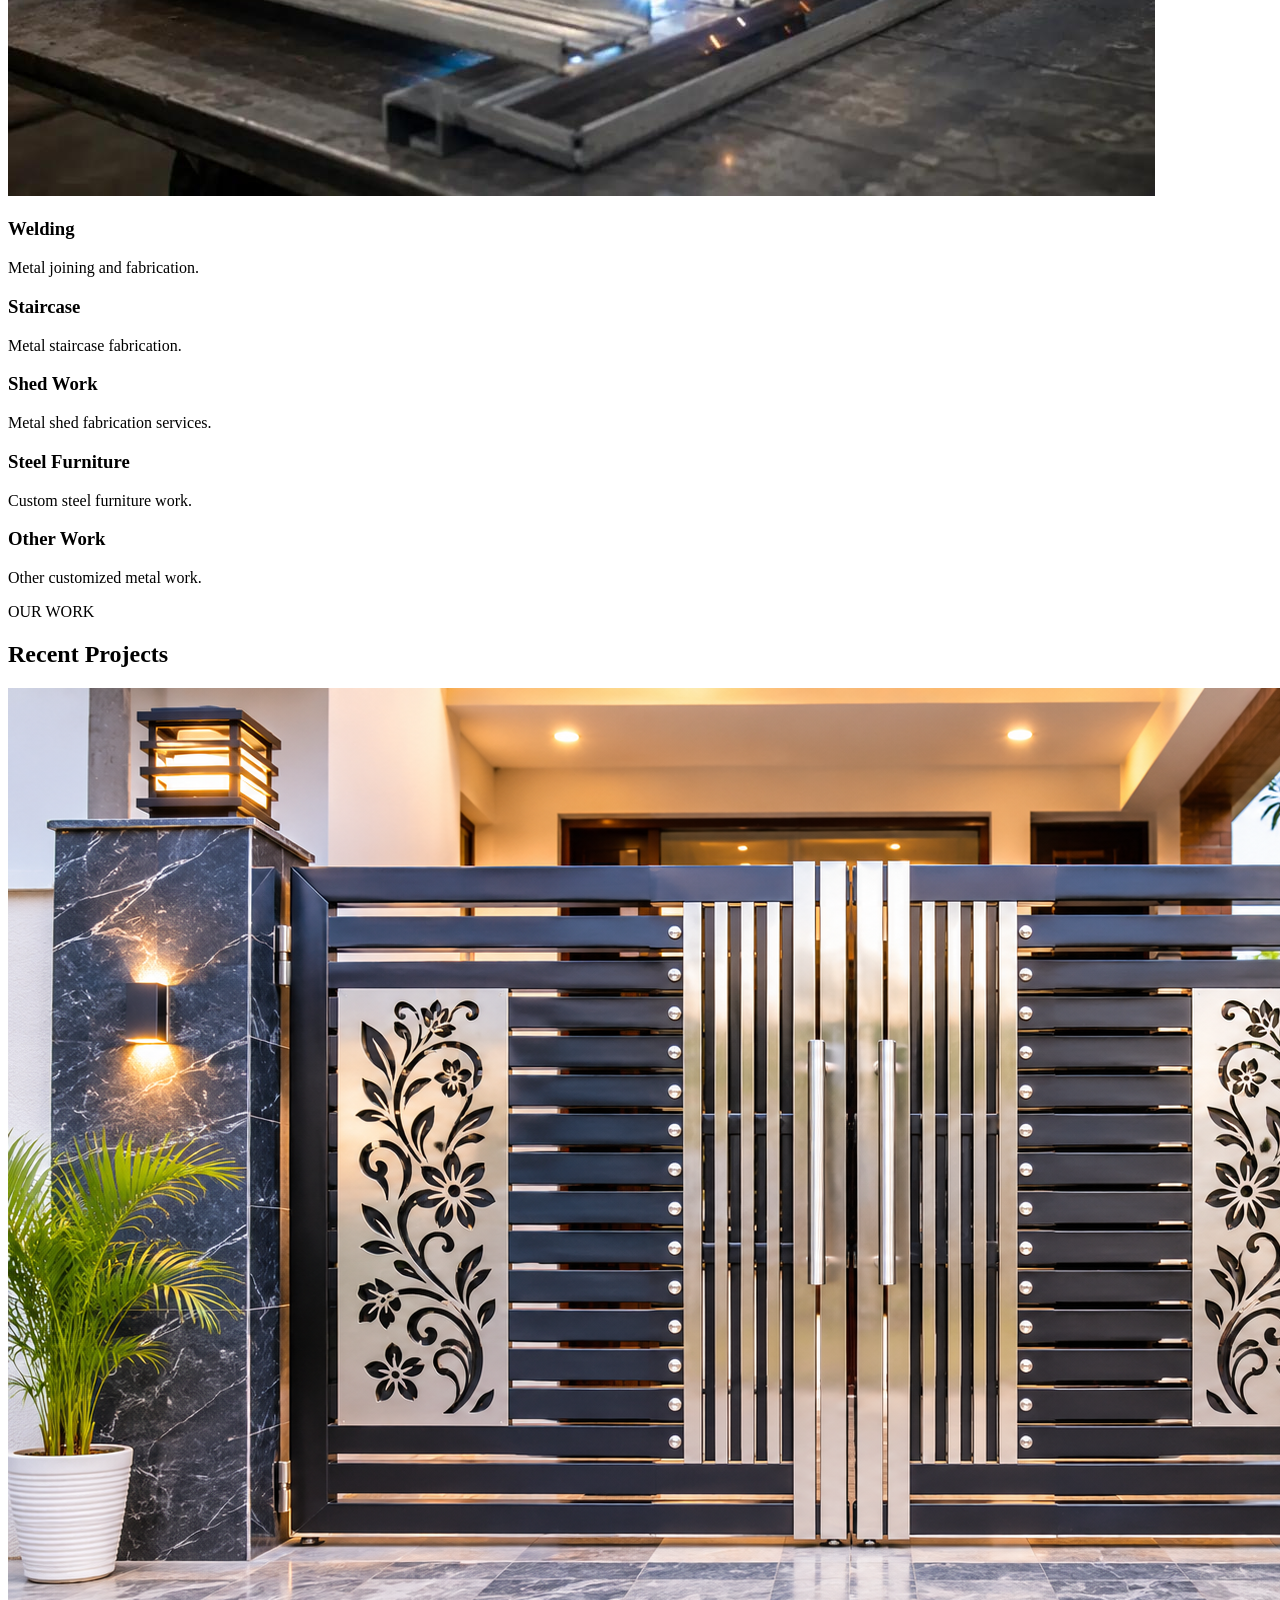
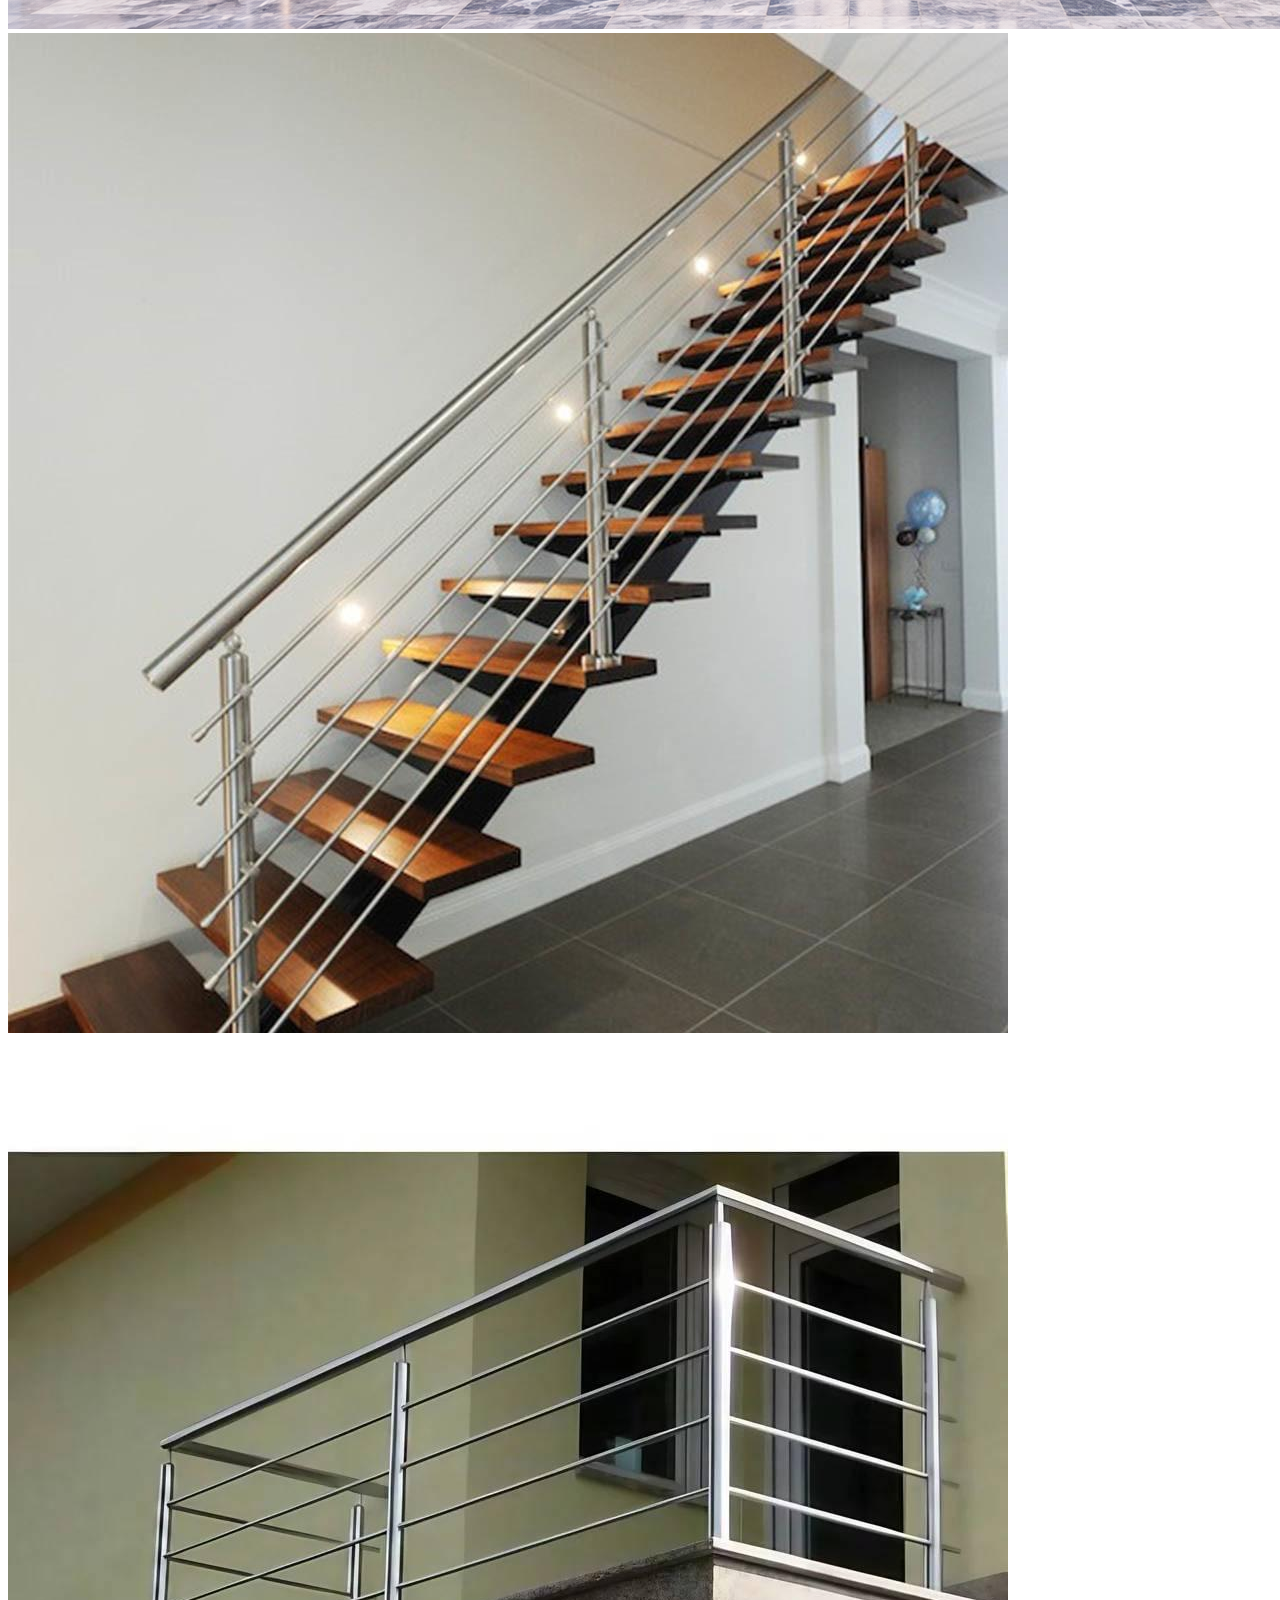
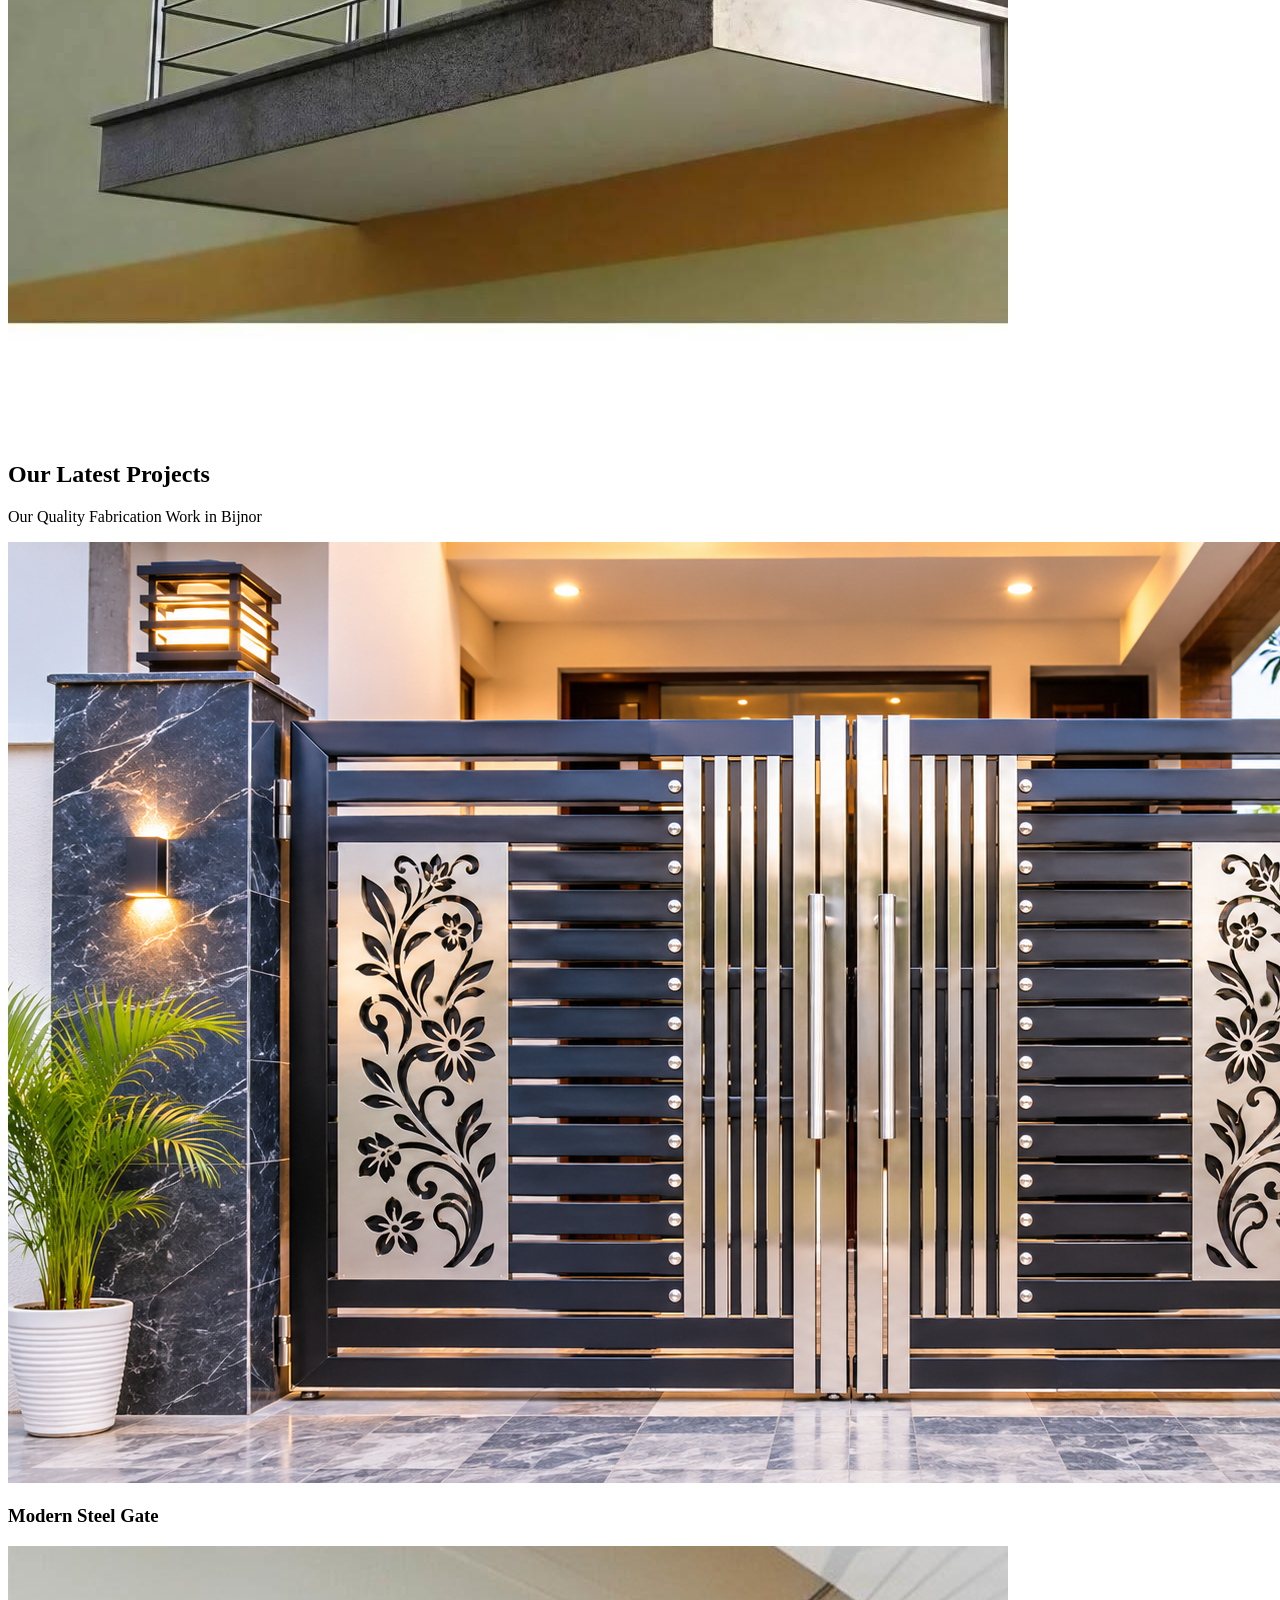
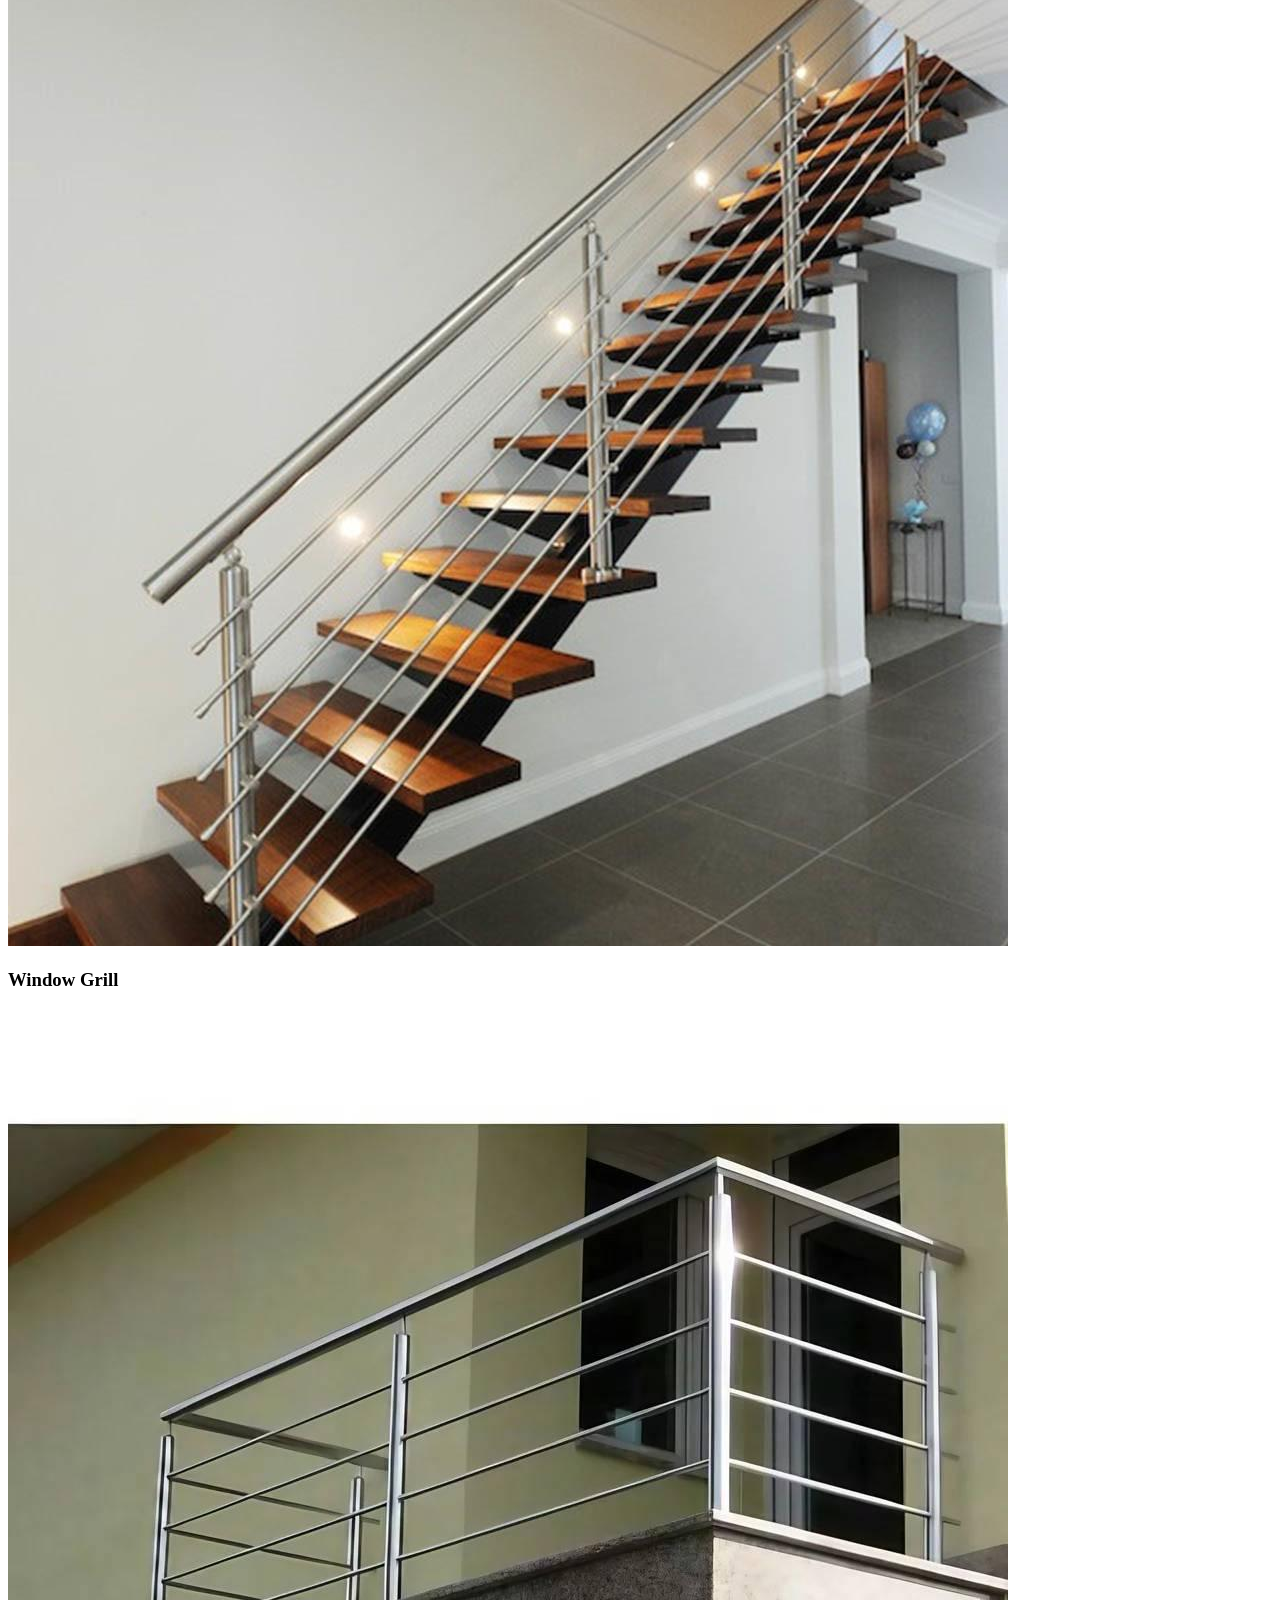
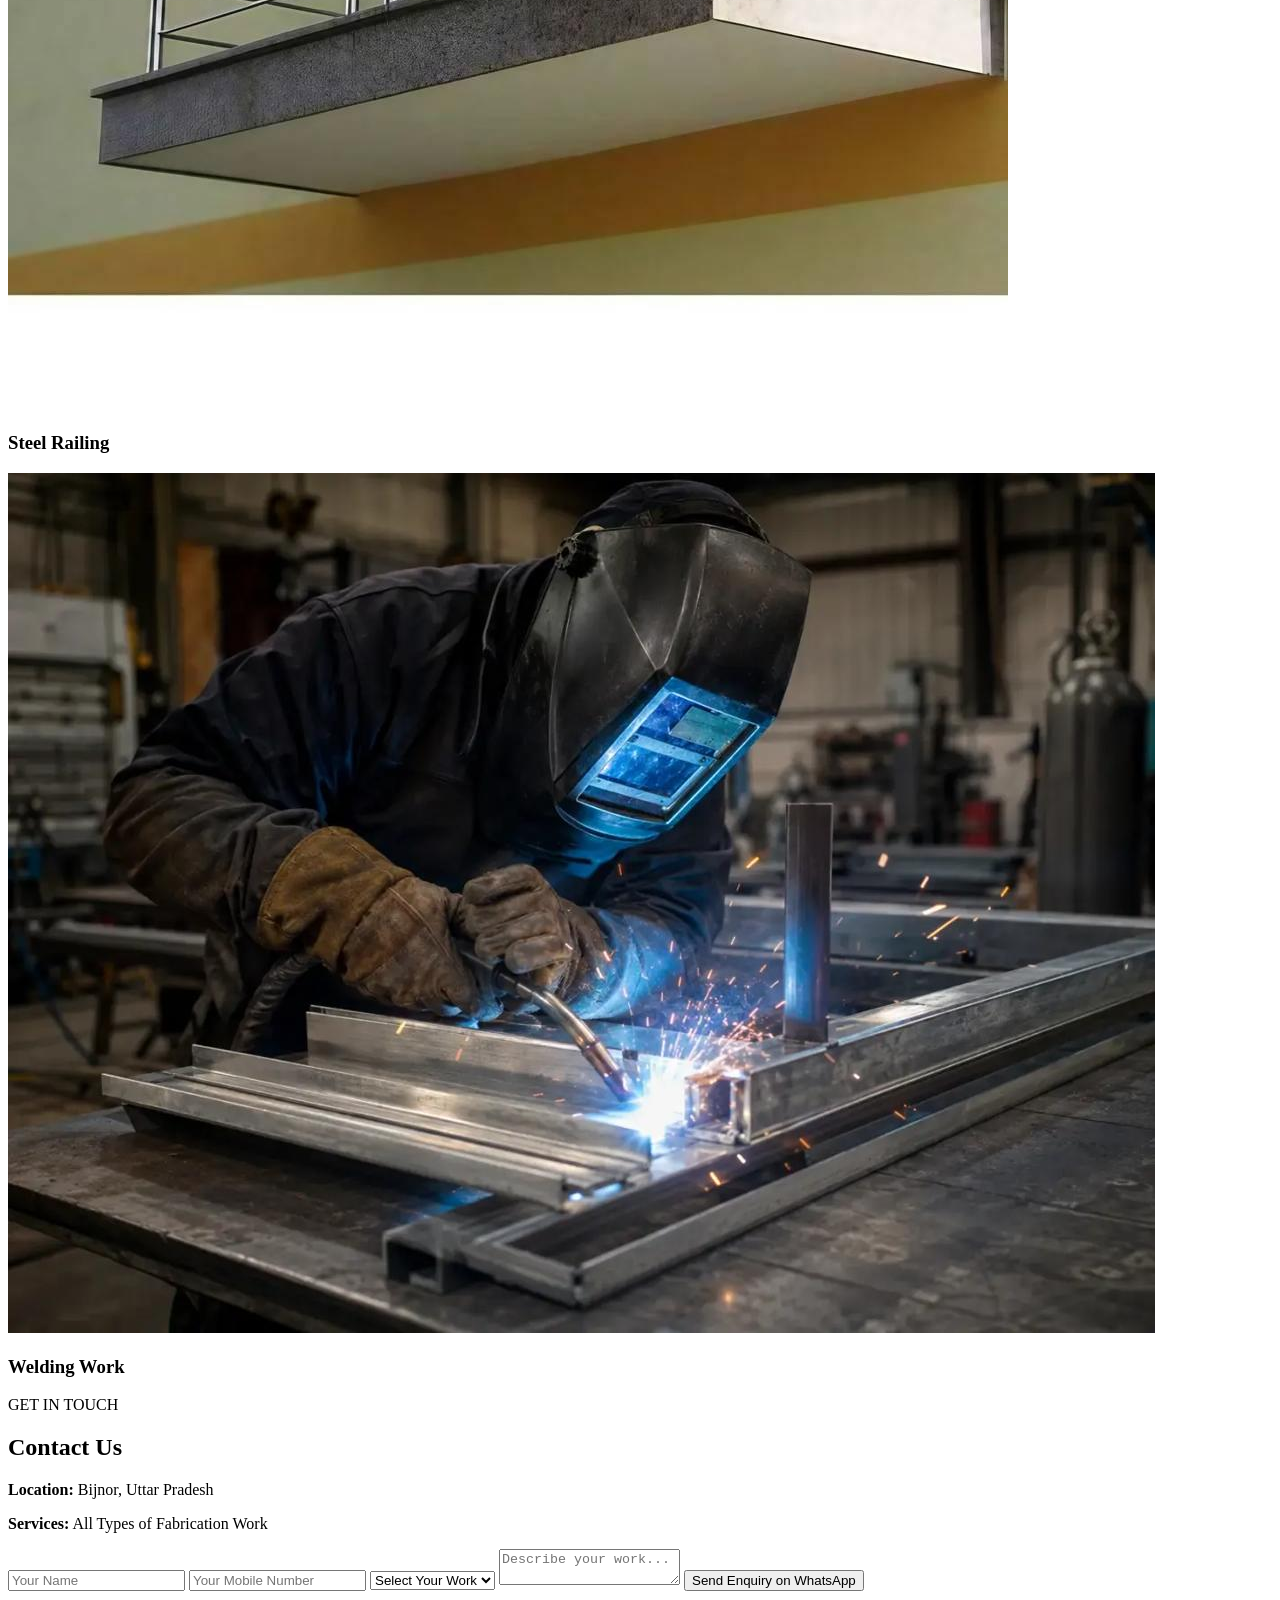
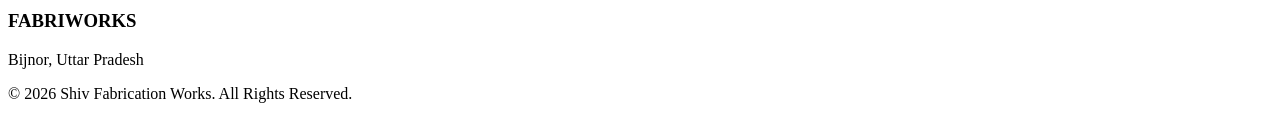
==== commit 1583bd5e: "Update index.html" ====
--- a/index.html
+++ b/index.html
@@ -7,7 +7,7 @@
 
     <title>Shiv Fabrications | Bijnor</title>
 
-    <link rel="stylesheet" href="style.css">
+   <!-- <link rel="stylesheet" href="style.css"> -->
 </head>
 <body>
 
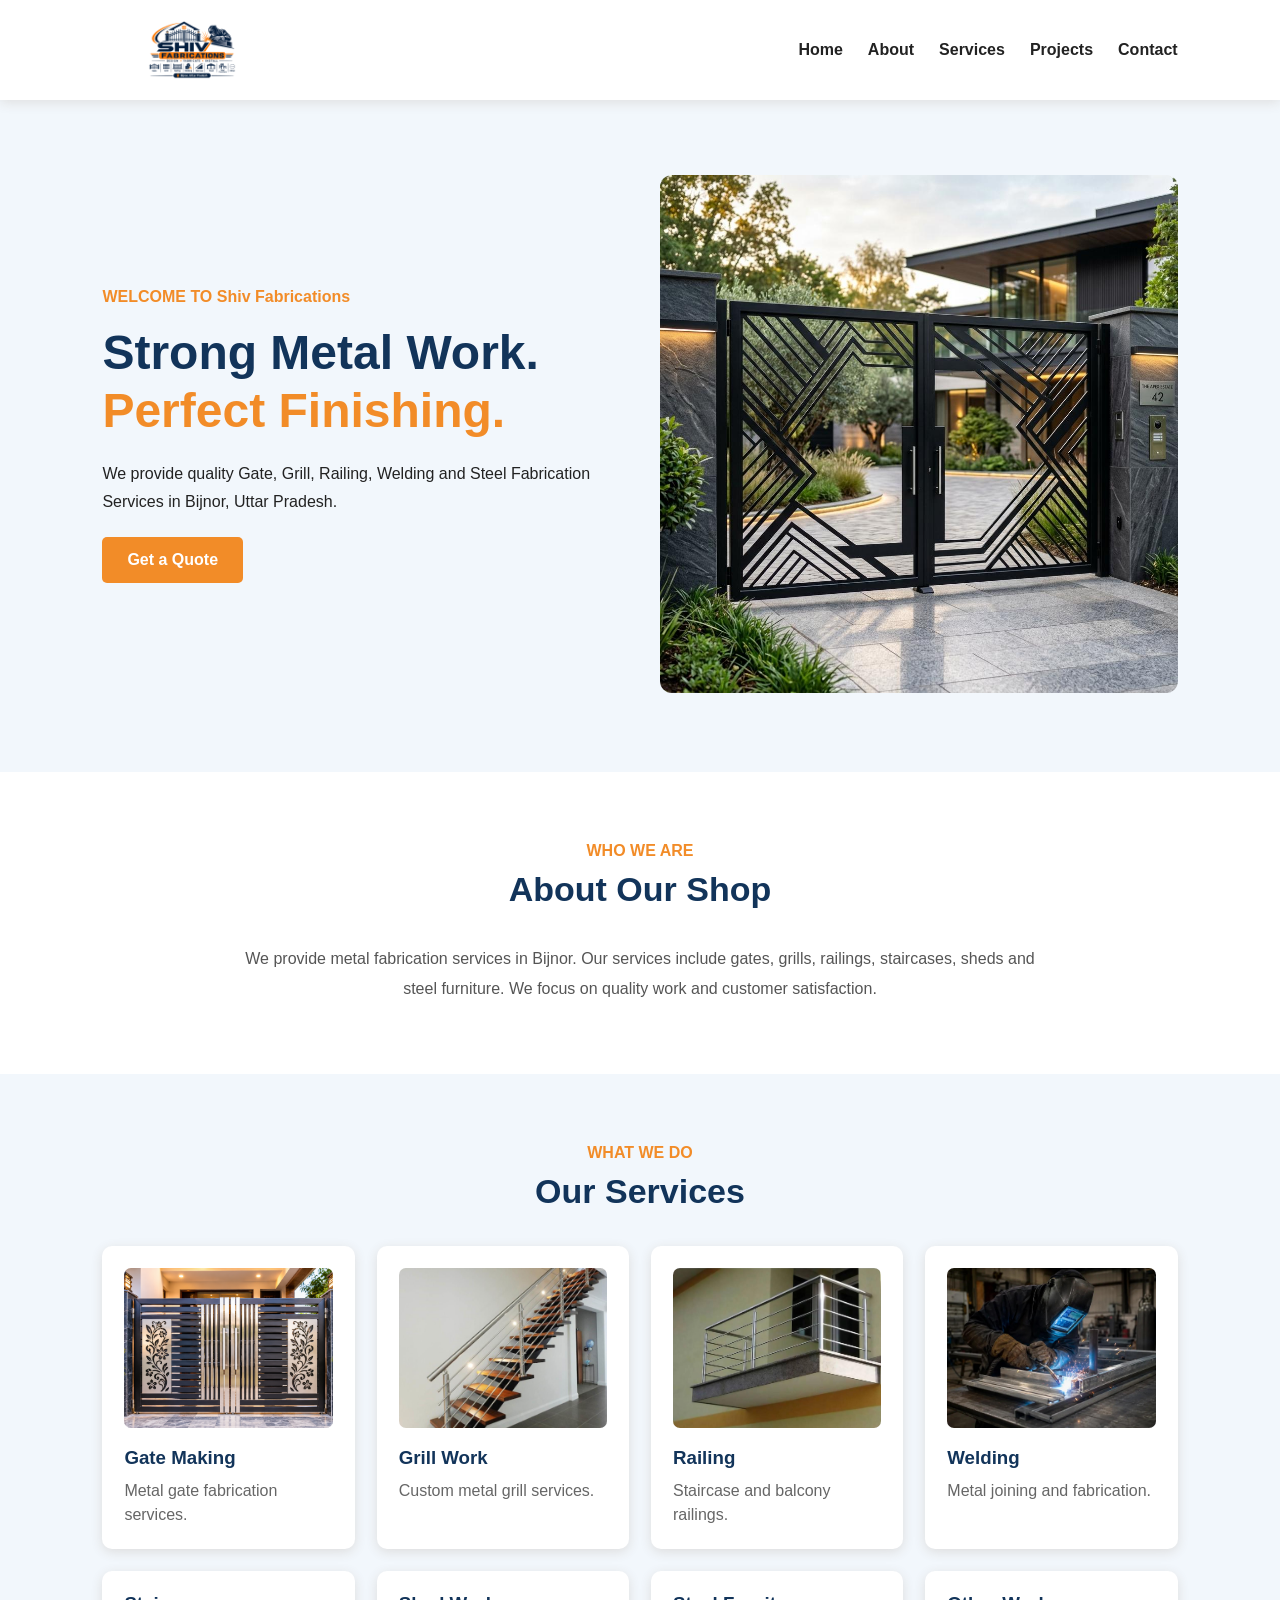
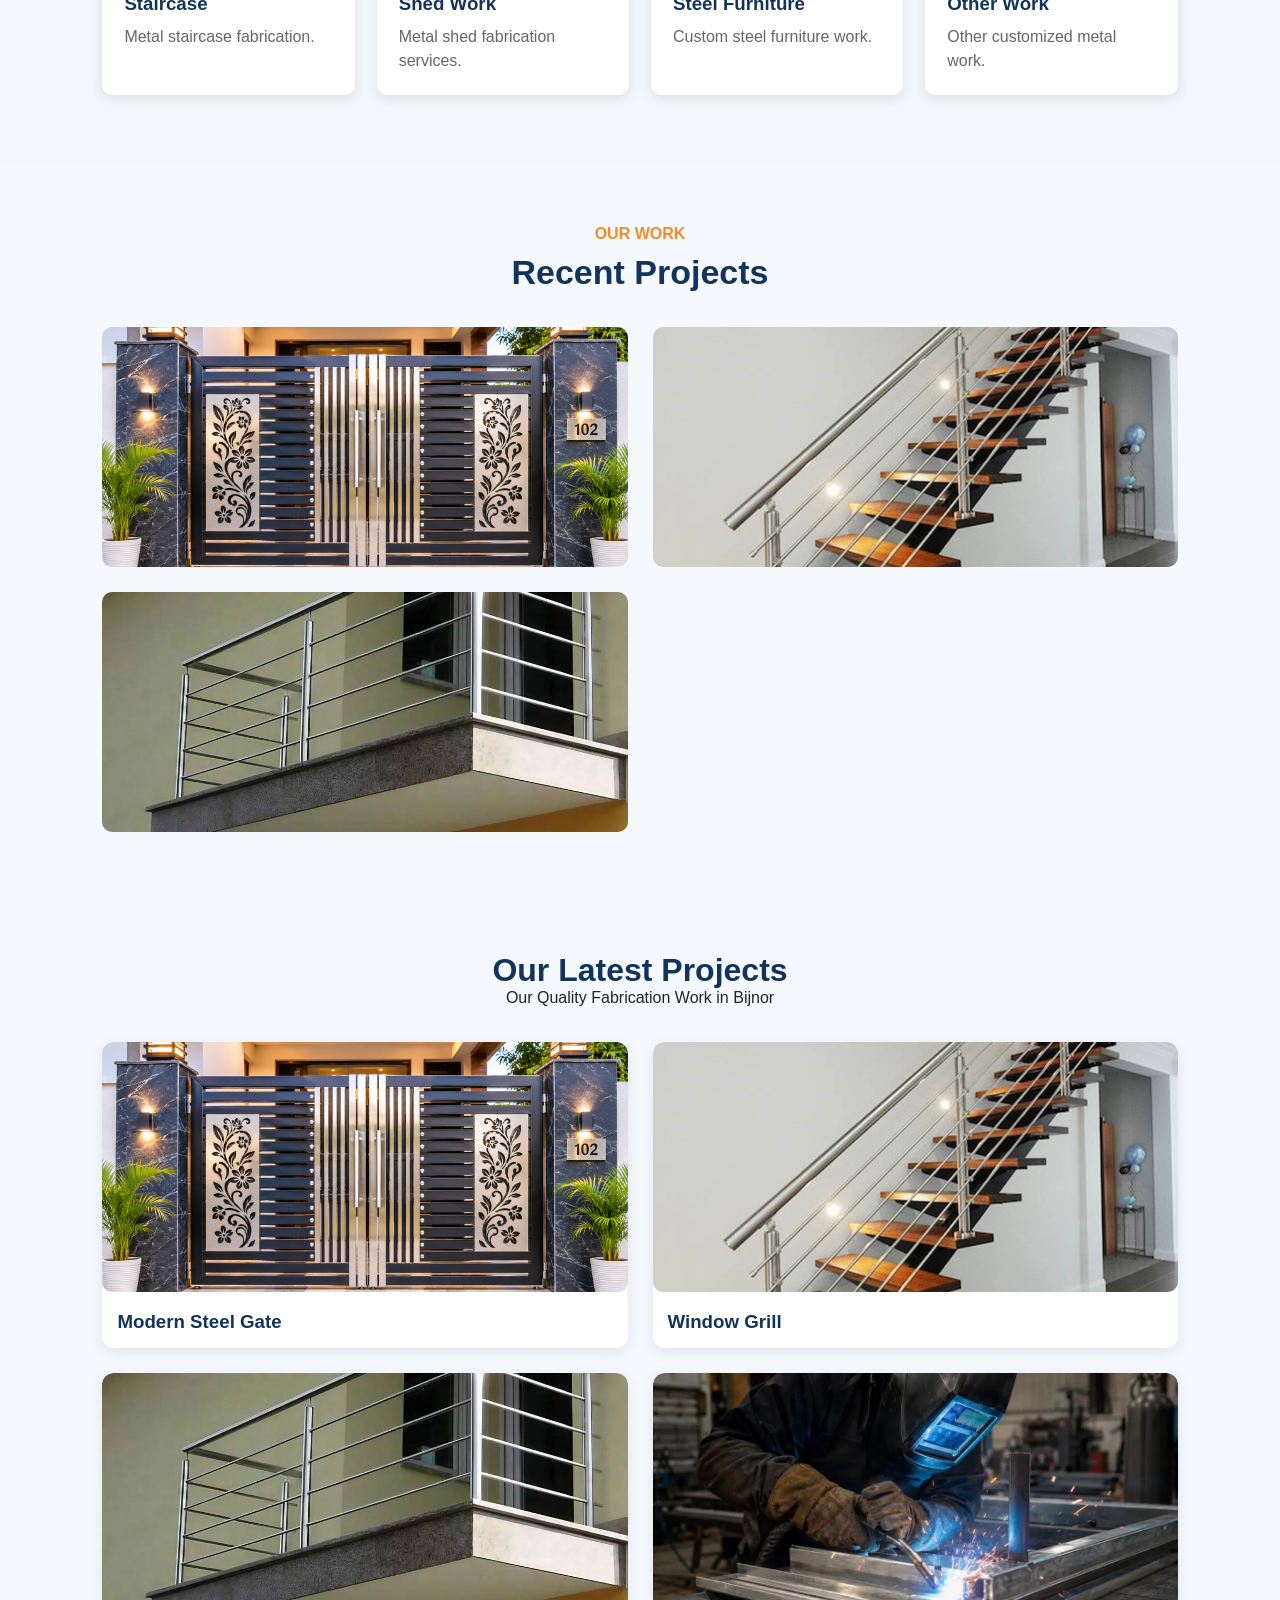
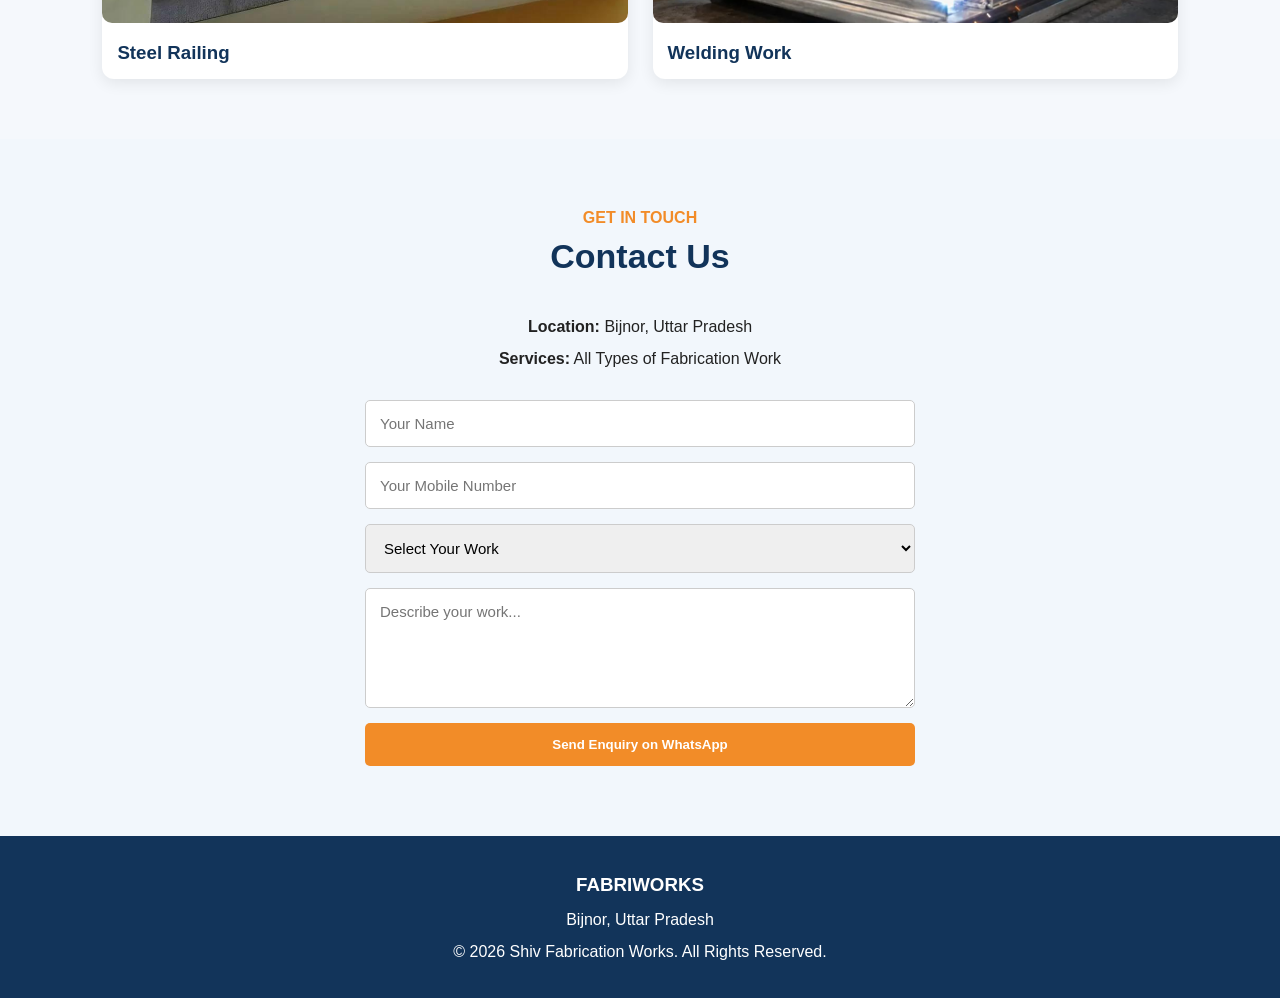
==== commit d0716d07: "Update index.html" ====
--- a/index.html
+++ b/index.html
@@ -7,7 +7,7 @@
 
     <title>Shiv Fabrications | Bijnor</title>
 
-   <!-- <link rel="stylesheet" href="style.css"> -->
+    <link rel="stylesheet" href="style.css">
 </head>
 <body>
 
